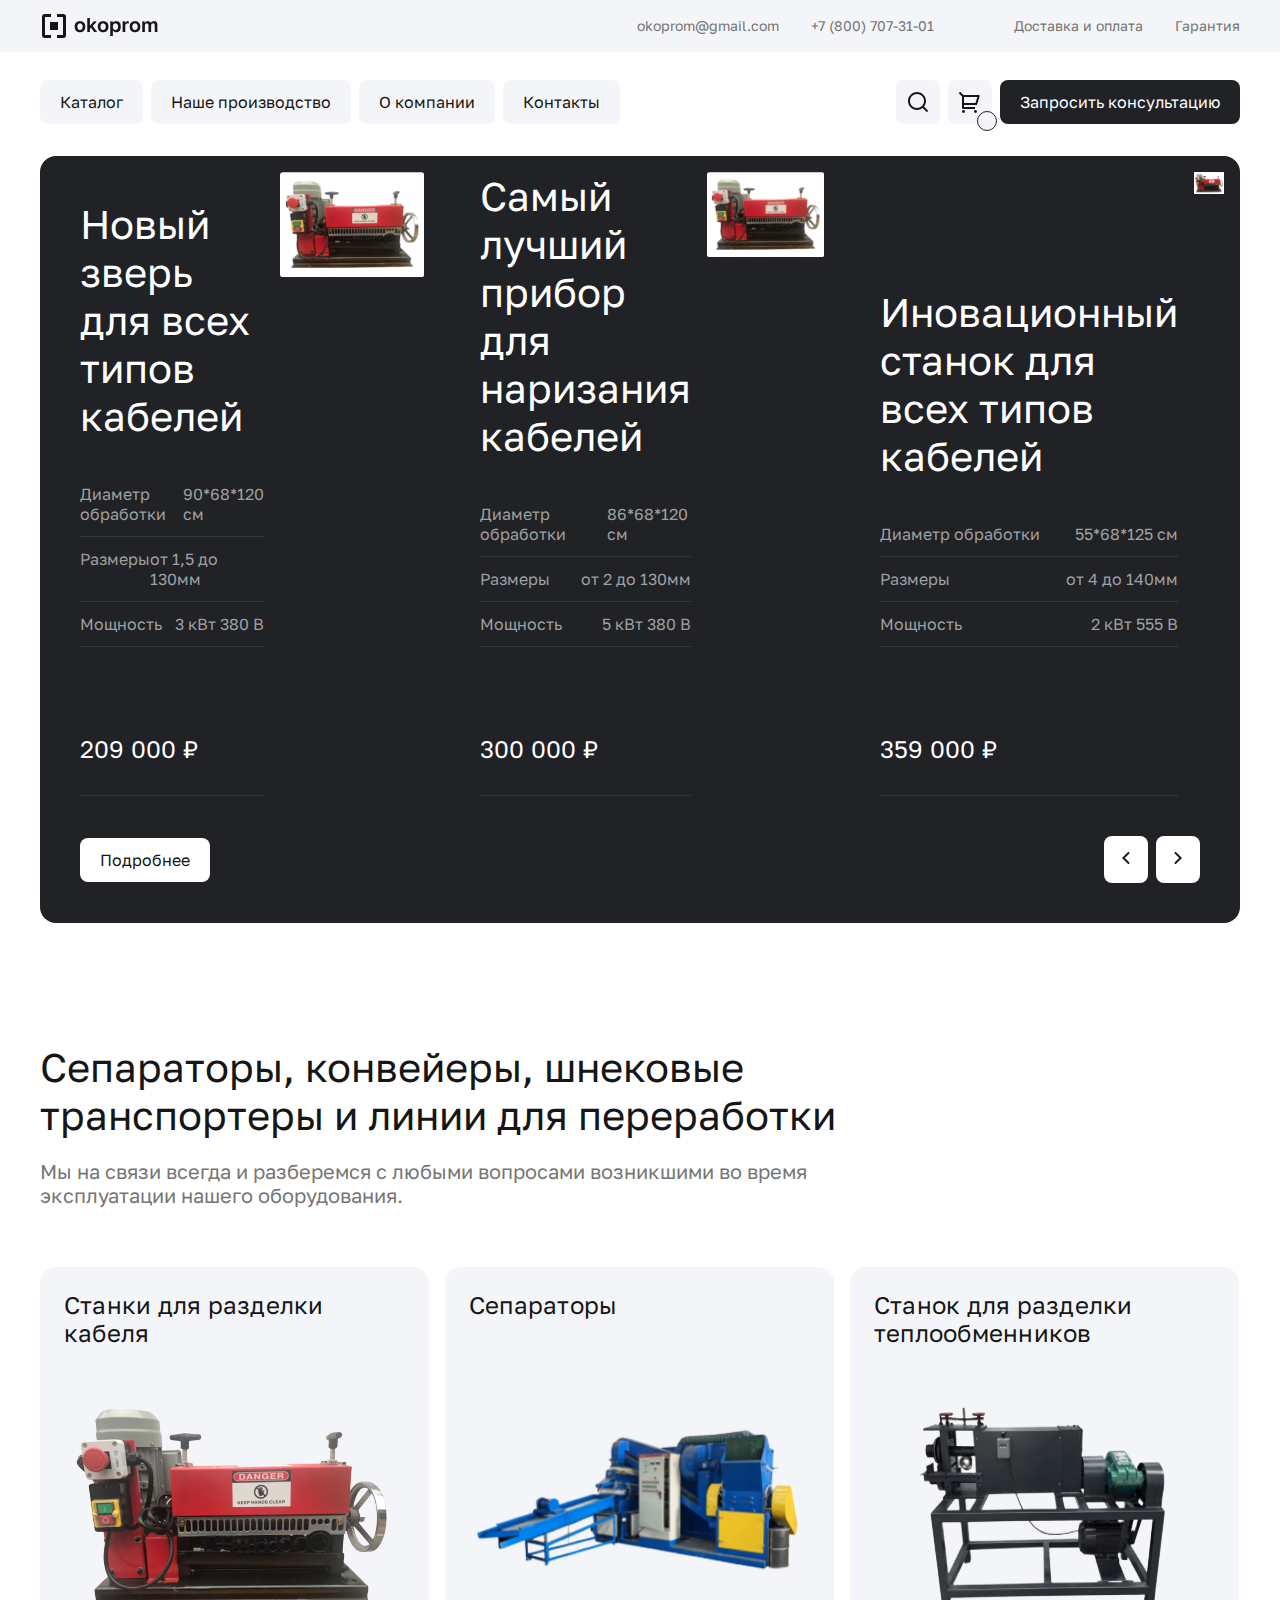
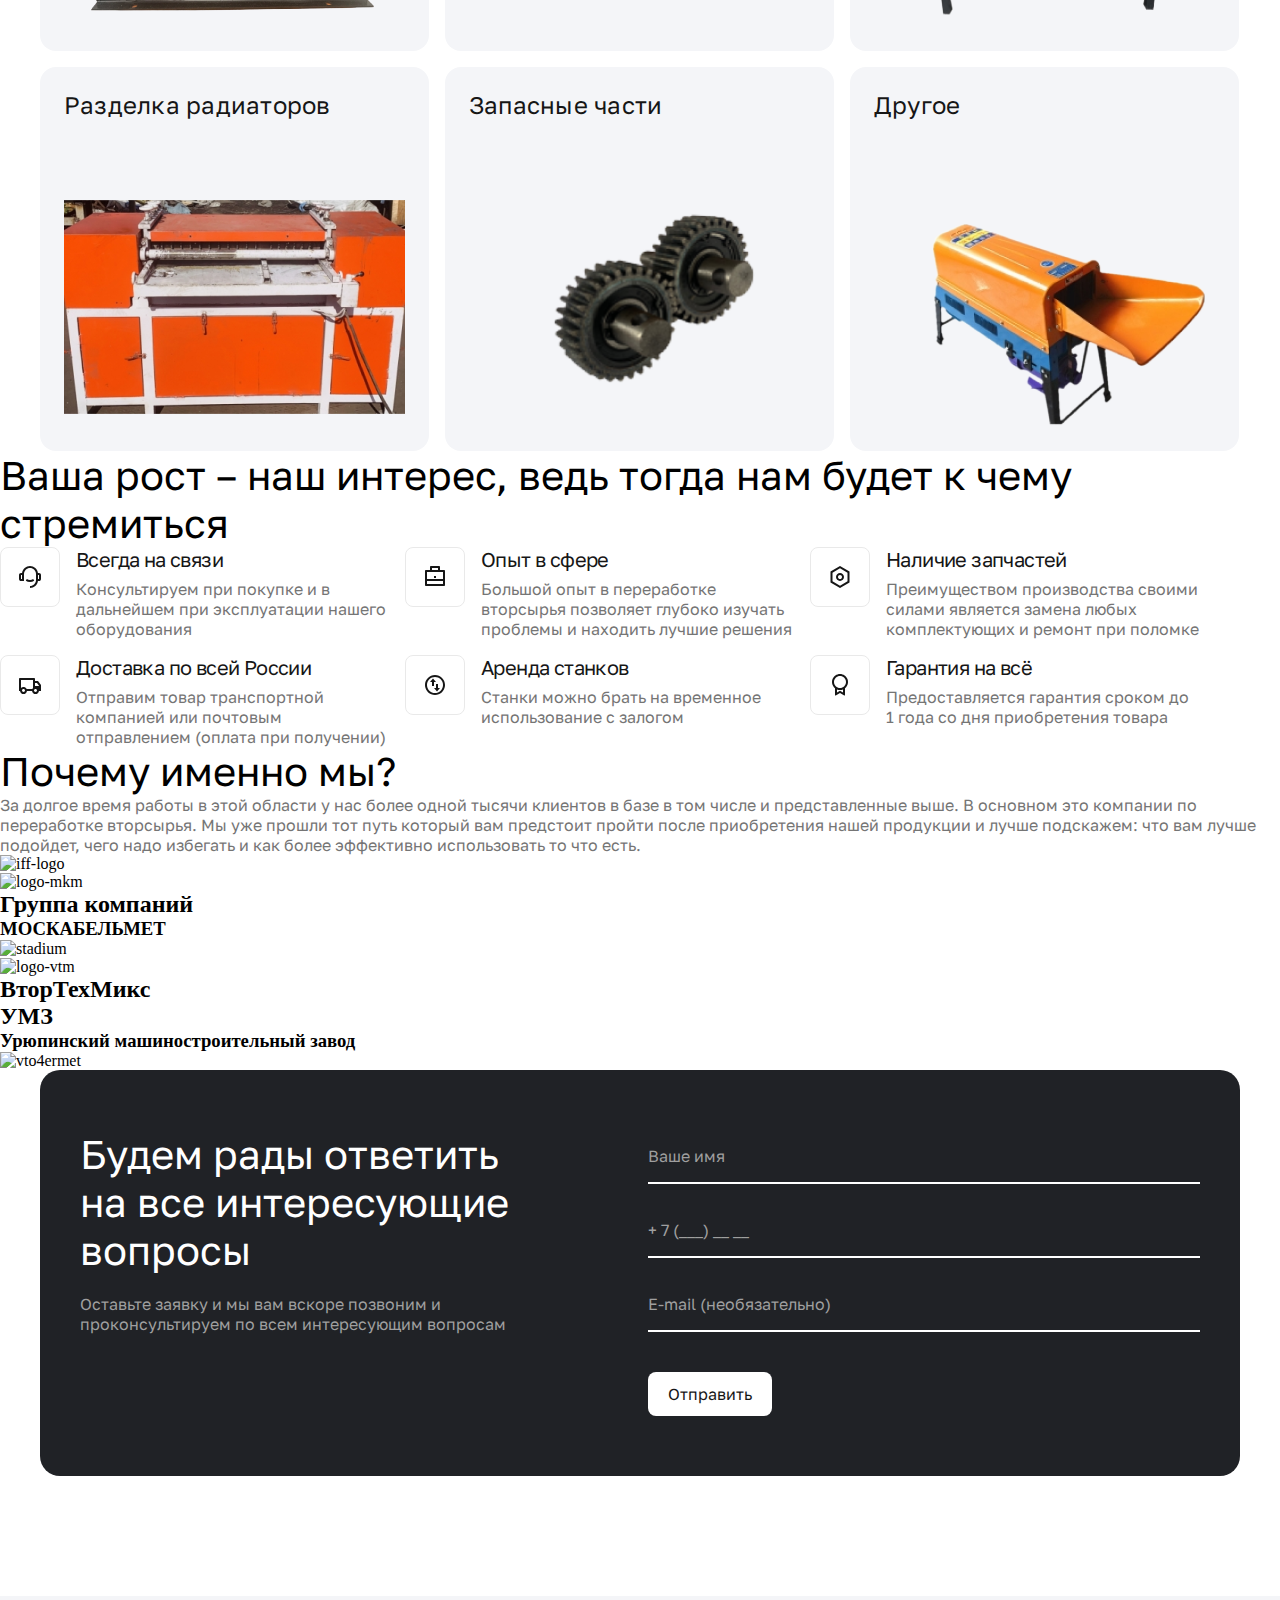
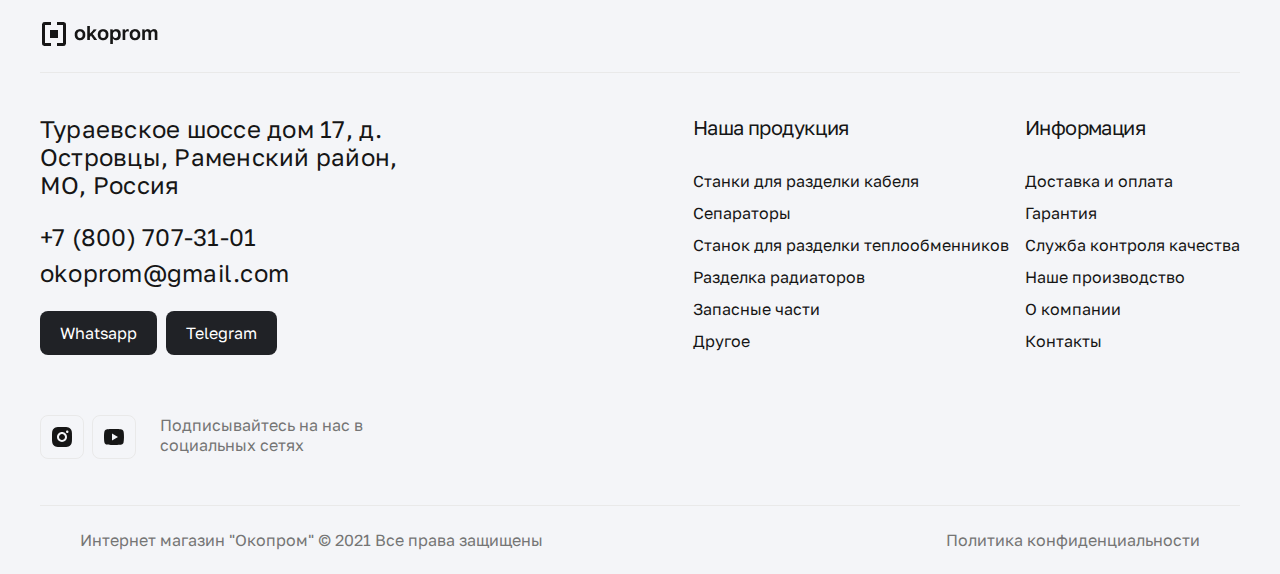
==== index.html @ 120bc8b4 "checked item in cart" ====
<!DOCTYPE html>
<html lang="en">

<head>
  <meta charset="UTF-8" />
  <meta name="viewport" content="width=device-width, initial-scale=1.0" />
  <link rel="stylesheet" href="./styles/main.css" />
  <link rel="stylesheet" href="./styles/style.css" />
  <link rel="preconnect" href="https://fonts.googleapis.com" />
  <link rel="preconnect" href="https://fonts.gstatic.com" crossorigin />
  <link href="https://fonts.googleapis.com/css2?family=Golos+Text&family=Roboto:wght@500&display=swap"
    rel="stylesheet" />
  <title>MainPage</title>
</head>

<body>
  <main>
    <div class="page-width">
      <header>
        <div class="header-top-block">
          <a class="logo" href="./index.html">
            <img src="./img/Logo.png" alt="logo" />
          </a>
          <div class="information">
            <ul>
              <li>okoprom@gmail.com</li>
              <li>+7 (800) 707-31-01</li>
            </ul>
            <ul class="deliver-atc">
              <li>Доставка и оплата</li>
              <li>Гарантия</li>
            </ul>
          </div>
        </div>
        <div class="header-bottom-block">
          <ul class="menu-list">
            <li><button><a href="./Catalog.html">Каталог</a></button></li>
            <li><button><a href="#">Наше производство</a></button></li>
            <li><button><a href="#">О компании</a></button></li>
            <li><button><a href="#">Контакты</a></button></li>
          </ul>
          <ul>
            <li>
              <button class="cart-search-btn searching follow-cursor non-clickable">
                <form class="searching-form">
                  <div class="searching-input">
                    <input placeholder="" type="text" id="search" name="search" class="input-for-seacrh" />
                    <label for="search" class="label-for-search">...</label>
                  </div>
                </form>
                <svg class="search" width="24" height="24" viewBox="0 0 24 24" fill="none"
                  xmlns="http://www.w3.org/2000/svg">
                  <g id="Search" clip-path="url(#clip0_6353_385)">
                    <path id="Vector"
                      d="M18.031 16.617L22.314 20.899L20.899 22.314L16.617 18.031C15.0237 19.3082 13.042 20.0029 11 20C6.032 20 2 15.968 2 11C2 6.032 6.032 2 11 2C15.968 2 20 6.032 20 11C20.0029 13.042 19.3082 15.0237 18.031 16.617ZM16.025 15.875C17.2941 14.5699 18.0029 12.8204 18 11C18 7.132 14.867 4 11 4C7.132 4 4 7.132 4 11C4 14.867 7.132 18 11 18C12.8204 18.0029 14.5699 17.2941 15.875 16.025L16.025 15.875Z"
                      fill="#161616" />
                  </g>
                  <defs>
                    <clipPath id="clip0_6353_385">
                      <rect width="24" height="24" fill="white" />
                    </clipPath>
                  </defs>
                </svg>
              </button>
            </li>
            <li>
              <a href='./cart.html' id="cart" class="cart-search-btn">
                <svg width="24" height="24" viewBox="0 0 24 24" fill="none" xmlns="http://www.w3.org/2000/svg">
                  <g id="Cart" clip-path="url(#clip0_6353_380)">
                    <path id="Vector"
                      d="M3.99984 6.41481L0.756836 3.17281L2.17184 1.75781L5.41384 5.00081H20.6558C20.8117 5.0008 20.9654 5.03723 21.1047 5.10718C21.244 5.17713 21.365 5.27868 21.4581 5.40371C21.5511 5.52874 21.6137 5.6738 21.6407 5.8273C21.6678 5.9808 21.6586 6.1385 21.6138 6.28781L19.2138 14.2878C19.1521 14.4939 19.0255 14.6746 18.853 14.803C18.6804 14.9315 18.471 15.0008 18.2558 15.0008H5.99984V17.0008H16.9998V19.0008H4.99984C4.73462 19.0008 4.48027 18.8955 4.29273 18.7079C4.10519 18.5204 3.99984 18.266 3.99984 18.0008V6.41481ZM5.99984 7.00081V13.0008H17.5118L19.3118 7.00081H5.99984ZM5.49984 23.0008C5.10201 23.0008 4.72048 22.8428 4.43918 22.5615C4.15787 22.2802 3.99984 21.8986 3.99984 21.5008C3.99984 21.103 4.15787 20.7215 4.43918 20.4402C4.72048 20.1588 5.10201 20.0008 5.49984 20.0008C5.89766 20.0008 6.27919 20.1588 6.5605 20.4402C6.8418 20.7215 6.99984 21.103 6.99984 21.5008C6.99984 21.8986 6.8418 22.2802 6.5605 22.5615C6.27919 22.8428 5.89766 23.0008 5.49984 23.0008ZM17.4998 23.0008C17.102 23.0008 16.7205 22.8428 16.4392 22.5615C16.1579 22.2802 15.9998 21.8986 15.9998 21.5008C15.9998 21.103 16.1579 20.7215 16.4392 20.4402C16.7205 20.1588 17.102 20.0008 17.4998 20.0008C17.8977 20.0008 18.2792 20.1588 18.5605 20.4402C18.8418 20.7215 18.9998 21.103 18.9998 21.5008C18.9998 21.8986 18.8418 22.2802 18.5605 22.5615C18.2792 22.8428 17.8977 23.0008 17.4998 23.0008Z"
                      fill="#161616" />
                  </g>
                  <defs>
                    <clipPath id="clip0_6353_380">
                      <rect width="24" height="24" fill="white" />
                    </clipPath>
                  </defs>
                </svg>
                <span id="counter"></span>
              </a>
            </li>
            <li>
              <button class="ask-for-support-inUl">
                Запросить консультацию
              </button>
            </li>
          </ul>
          <button class="ask-for-support">Запросить консультацию</button>
          <svg class="burger" width="44" height="44" viewBox="0 0 44 44" fill="none" xmlns="http://www.w3.org/2000/svg">
            <rect width="44" height="44" rx="8" fill="#F4F5F8" />
            <g clip-path="url(#clip0_6501_4664)">
              <path d="M13 14H31V16H13V14ZM13 21H31V23H13V21ZM13 28H31V30H13V28Z" fill="#161616" />
            </g>
            <defs>
              <clipPath id="clip0_6501_4664">
                <rect width="24" height="24" fill="white" transform="translate(10 10)" />
              </clipPath>
            </defs>
          </svg>
        </div>
      </header>
      <div class="section-1">
        <div class="glide">
          <div class="glide__track" data-glide-el="track">
            <ul class="glide__slides"></ul>
          </div>
          <div class="more-and-arrows-btn">
            <button class="more">Подробнее</button>
            <div class="glide__arrows" data-glide-el="controls">
              <button class="glide__arrow glide__arrow--left" data-glide-dir="<">
                <svg xmlns="http://www.w3.org/2000/svg" width="24" height="24" viewBox="0 0 24 24" fill="none">
                  <g clip-path="url(#clip0_6353_3653)">
                    <path
                      d="M10.828 12.0007L15.778 16.9507L14.364 18.3647L8 12.0007L14.364 5.63672L15.778 7.05072L10.828 12.0007Z"
                      fill="#161616" />
                  </g>
                  <defs>
                    <clipPath id="clip0_6353_3653">
                      <rect width="24" height="24" fill="white" />
                    </clipPath>
                  </defs>
                </svg>
              </button>
              <button class="glide__arrow glide__arrow--right" data-glide-dir=">">
                <svg xmlns="http://www.w3.org/2000/svg" width="24" height="24" viewBox="0 0 24 24" fill="none">
                  <g clip-path="url(#clip0_6353_3648)">
                    <path
                      d="M13.1717 12.0007L8.22168 7.05072L9.63568 5.63672L15.9997 12.0007L9.63568 18.3647L8.22168 16.9507L13.1717 12.0007Z"
                      fill="#161616" />
                  </g>
                  <defs>
                    <clipPath id="clip0_6353_3648">
                      <rect width="24" height="24" fill="white" />
                    </clipPath>
                  </defs>
                </svg>
              </button>
            </div>
          </div>
        </div>
      </div>
      <div class="section-2">
        <div class="text-top">
          <h2 class="main-text">
            Сепараторы, конвейеры, шнековые транспортеры и линии для
            переработки
          </h2>
          <h3 class="discription">
            Мы на связи всегда и разберемся с любыми вопросами возникшими во
            время эксплуатации нашего оборудования.
          </h3>
        </div>
        <div class="product-types-container">
          <div class="product-types-wrap">
            <a href="#" class="product-card">
              <h3 class="name-of-type">Станки для разделки кабеля</h3>
              <img src="./img/machine.png" alt="stanok" />
            </a>
            <a href="#" class="product-card">
              <h3 class="name-of-type">Сепараторы</h3>
              <img src="./img/separetor.png" alt="separator" />
            </a>
            <a href="#" class="product-card">
              <h3 class="name-of-type">
                Станок для разделки теплообменников
              </h3>
              <img src="./img/machine-for-warmexchanges.png" alt="machine-for-warm" />
            </a>
          </div>
          <div class="product-types-wrap">
            <a href="#" class="product-card">
              <h3 class="name-of-type">Разделка радиаторов</h3>
              <img src="./img/for-radiators.png" alt="radiator" />
            </a>
            <a href="#" class="product-card">
              <h3 class="name-of-type">Запасные части</h3>
              <img src="./img/parts.png" alt="parts" />
            </a>
            <a href="#" class="product-card">
              <h3 class="name-of-type">Другое</h3>
              <img src="./img/other.png" alt="others" />
            </a>
          </div>
        </div>
      </div>
      <div class="section-3">
        <h2 class="main-text">
          Ваша рост – наш интерес, ведь тогда нам будет к чему стремиться
        </h2>
        <div class="bonus-blocks">
          <div class="block">
            <svg width="60" height="60" viewBox="0 0 60 60" fill="none" xmlns="http://www.w3.org/2000/svg">
              <rect x="0.5" y="0.5" width="59" height="59" rx="7.5" stroke="#E9E9E9" />
              <g clip-path="url(#clip0_108_3200)">
                <path
                  d="M37.938 26.0009H39C39.5304 26.0009 40.0391 26.2116 40.4142 26.5867C40.7893 26.9617 41 27.4704 41 28.0009V32.0009C41 32.5313 40.7893 33.04 40.4142 33.4151C40.0391 33.7902 39.5304 34.0009 39 34.0009H37.938C37.6942 35.9342 36.7533 37.7121 35.2917 39.0009C33.8302 40.2897 31.9486 41.0008 30 41.0009V39.0009C31.5913 39.0009 33.1174 38.3687 34.2426 37.2435C35.3679 36.1183 36 34.5922 36 33.0009V27.0009C36 25.4096 35.3679 23.8835 34.2426 22.7582C33.1174 21.633 31.5913 21.0009 30 21.0009C28.4087 21.0009 26.8826 21.633 25.7574 22.7582C24.6321 23.8835 24 25.4096 24 27.0009V34.0009H21C20.4696 34.0009 19.9609 33.7902 19.5858 33.4151C19.2107 33.04 19 32.5313 19 32.0009V28.0009C19 27.4704 19.2107 26.9617 19.5858 26.5867C19.9609 26.2116 20.4696 26.0009 21 26.0009H22.062C22.306 24.0678 23.2471 22.2901 24.7086 21.0016C26.1701 19.713 28.0516 19.002 30 19.002C31.9484 19.002 33.8299 19.713 35.2914 21.0016C36.7529 22.2901 37.694 24.0678 37.938 26.0009ZM21 28.0009V32.0009H22V28.0009H21ZM38 28.0009V32.0009H39V28.0009H38ZM25.76 33.7859L26.82 32.0899C27.7731 32.6869 28.8754 33.0027 30 33.0009C31.1246 33.0027 32.2269 32.6869 33.18 32.0899L34.24 33.7859C32.9693 34.582 31.4995 35.0032 30 35.0009C28.5005 35.0032 27.0307 34.582 25.76 33.7859Z"
                  fill="#161616" />
              </g>
              <defs>
                <clipPath id="clip0_108_3200">
                  <rect width="24" height="24" fill="white" transform="translate(18 18)" />
                </clipPath>
              </defs>
            </svg>
            <div class="text-in-block">
              <h2 class="block-name">Всегда на связи</h2>
              <h3 class="bonus-discription">
                Консультируем при покупке и в дальнейшем при эксплуатации
                нашего оборудования
              </h3>
            </div>
          </div>
          <div class="block">
            <svg width="60" height="60" viewBox="0 0 60 60" fill="none" xmlns="http://www.w3.org/2000/svg">
              <rect x="0.5" y="0.5" width="59" height="59" rx="7.5" stroke="#E9E9E9" />
              <g clip-path="url(#clip0_108_3171)">
                <path
                  d="M25 23V20C25 19.7348 25.1054 19.4804 25.2929 19.2929C25.4804 19.1054 25.7348 19 26 19H34C34.2652 19 34.5196 19.1054 34.7071 19.2929C34.8946 19.4804 35 19.7348 35 20V23H39C39.2652 23 39.5196 23.1054 39.7071 23.2929C39.8946 23.4804 40 23.7348 40 24V38C40 38.2652 39.8946 38.5196 39.7071 38.7071C39.5196 38.8946 39.2652 39 39 39H21C20.7348 39 20.4804 38.8946 20.2929 38.7071C20.1054 38.5196 20 38.2652 20 38V24C20 23.7348 20.1054 23.4804 20.2929 23.2929C20.4804 23.1054 20.7348 23 21 23H25ZM22 34V37H38V34H22ZM22 32H38V25H22V32ZM27 21V23H33V21H27ZM29 29H31V31H29V29Z"
                  fill="#161616" />
              </g>
              <defs>
                <clipPath id="clip0_108_3171">
                  <rect width="24" height="24" fill="white" transform="translate(18 18)" />
                </clipPath>
              </defs>
            </svg>
            <div class="text-in-block">
              <h2 class="block-name">Опыт в сфере</h2>
              <h3 class="bonus-discription">
                Большой опыт в переработке вторсырья позволяет глубоко изучать
                проблемы и находить лучшие решения
              </h3>
            </div>
          </div>
          <div class="block">
            <svg width="60" height="60" viewBox="0 0 60 60" fill="none" xmlns="http://www.w3.org/2000/svg">
              <rect x="0.5" y="0.5" width="59" height="59" rx="7.5" stroke="#E9E9E9" />
              <g clip-path="url(#clip0_108_3178)">
                <path
                  d="M30 19L39.5 24.5V35.5L30 41L20.5 35.5V24.5L30 19ZM30 21.311L22.5 25.653V34.347L30 38.689L37.5 34.347V25.653L30 21.311ZM30 34C28.9391 34 27.9217 33.5786 27.1716 32.8284C26.4214 32.0783 26 31.0609 26 30C26 28.9391 26.4214 27.9217 27.1716 27.1716C27.9217 26.4214 28.9391 26 30 26C31.0609 26 32.0783 26.4214 32.8284 27.1716C33.5786 27.9217 34 28.9391 34 30C34 31.0609 33.5786 32.0783 32.8284 32.8284C32.0783 33.5786 31.0609 34 30 34ZM30 32C30.5304 32 31.0391 31.7893 31.4142 31.4142C31.7893 31.0391 32 30.5304 32 30C32 29.4696 31.7893 28.9609 31.4142 28.5858C31.0391 28.2107 30.5304 28 30 28C29.4696 28 28.9609 28.2107 28.5858 28.5858C28.2107 28.9609 28 29.4696 28 30C28 30.5304 28.2107 31.0391 28.5858 31.4142C28.9609 31.7893 29.4696 32 30 32Z"
                  fill="#161616" />
              </g>
              <defs>
                <clipPath id="clip0_108_3178">
                  <rect width="24" height="24" fill="white" transform="translate(18 18)" />
                </clipPath>
              </defs>
            </svg>
            <div class="text-in-block">
              <h2 class="block-name">Наличие запчастей</h2>
              <h3 class="bonus-discription">
                Преимуществом производства своими силами является замена любых
                комплектующих и ремонт при поломке
              </h3>
            </div>
          </div>
          <div class="block">
            <svg width="60" height="60" viewBox="0 0 60 60" fill="none" xmlns="http://www.w3.org/2000/svg">
              <rect x="0.5" y="0.5" width="59" height="59" rx="7.5" stroke="#E9E9E9" />
              <g clip-path="url(#clip0_108_3207)">
                <path
                  d="M26.965 36C26.8461 36.8343 26.4302 37.5977 25.7937 38.1499C25.1571 38.7022 24.3427 39.0063 23.5 39.0063C22.6573 39.0063 21.8429 38.7022 21.2063 38.1499C20.5698 37.5977 20.1539 36.8343 20.035 36H19V24C19 23.7348 19.1054 23.4804 19.2929 23.2929C19.4804 23.1054 19.7348 23 20 23H34C34.2652 23 34.5196 23.1054 34.7071 23.2929C34.8946 23.4804 35 23.7348 35 24V26H38L41 30.056V36H38.965C38.8461 36.8343 38.4302 37.5977 37.7937 38.1499C37.1571 38.7022 36.3427 39.0063 35.5 39.0063C34.6573 39.0063 33.8429 38.7022 33.2063 38.1499C32.5698 37.5977 32.1539 36.8343 32.035 36H26.965ZM33 25H21V33.05C21.3946 32.6472 21.8806 32.3457 22.4168 32.1711C22.9529 31.9966 23.5233 31.9541 24.0794 32.0474C24.6355 32.1407 25.1608 32.3669 25.6106 32.7069C26.0604 33.0469 26.4215 33.4905 26.663 34H32.337C32.505 33.647 32.73 33.326 33 33.05V25ZM35 31H39V30.715L36.992 28H35V31ZM35.5 37C35.898 37 36.2796 36.8419 36.561 36.5605C36.8424 36.2791 37.0005 35.8975 37.0005 35.4995C37.0005 35.1015 36.8424 34.7199 36.561 34.4385C36.2796 34.1571 35.898 33.999 35.5 33.999C35.102 33.999 34.7204 34.1571 34.439 34.4385C34.1576 34.7199 33.9995 35.1015 33.9995 35.4995C33.9995 35.8975 34.1576 36.2791 34.439 36.5605C34.7204 36.8419 35.102 37 35.5 37ZM25 35.5C25 35.303 24.9612 35.108 24.8858 34.926C24.8104 34.744 24.6999 34.5786 24.5607 34.4393C24.4214 34.3001 24.256 34.1896 24.074 34.1142C23.892 34.0388 23.697 34 23.5 34C23.303 34 23.108 34.0388 22.926 34.1142C22.744 34.1896 22.5786 34.3001 22.4393 34.4393C22.3001 34.5786 22.1896 34.744 22.1142 34.926C22.0388 35.108 22 35.303 22 35.5C22 35.8978 22.158 36.2794 22.4393 36.5607C22.7206 36.842 23.1022 37 23.5 37C23.8978 37 24.2794 36.842 24.5607 36.5607C24.842 36.2794 25 35.8978 25 35.5Z"
                  fill="#161616" />
              </g>
              <defs>
                <clipPath id="clip0_108_3207">
                  <rect width="24" height="24" fill="white" transform="translate(18 18)" />
                </clipPath>
              </defs>
            </svg>
            <div class="text-in-block">
              <h2 class="block-name">Доставка по всей России</h2>
              <h3 class="bonus-discription">
                Отправим товар транспортной компанией или почтовым
                отправлением (оплата при получении)
              </h3>
            </div>
          </div>
          <div class="block">
            <svg width="60" height="60" viewBox="0 0 60 60" fill="none" xmlns="http://www.w3.org/2000/svg">
              <rect x="0.5" y="0.5" width="59" height="59" rx="7.5" stroke="#E9E9E9" />
              <g clip-path="url(#clip0_108_3185)">
                <path
                  d="M30 40C24.477 40 20 35.523 20 30C20 24.477 24.477 20 30 20C35.523 20 40 24.477 40 30C40 35.523 35.523 40 30 40ZM30 38C32.1217 38 34.1566 37.1571 35.6569 35.6569C37.1571 34.1566 38 32.1217 38 30C38 27.8783 37.1571 25.8434 35.6569 24.3431C34.1566 22.8429 32.1217 22 30 22C27.8783 22 25.8434 22.8429 24.3431 24.3431C22.8429 25.8434 22 27.8783 22 30C22 32.1217 22.8429 34.1566 24.3431 35.6569C25.8434 37.1571 27.8783 38 30 38ZM25 27L28 23.5L31 27H29V31H27V27H25ZM35 33L32 36.5L29 33H31V29H33V33H35Z"
                  fill="#161616" />
              </g>
              <defs>
                <clipPath id="clip0_108_3185">
                  <rect width="24" height="24" fill="white" transform="translate(18 18)" />
                </clipPath>
              </defs>
            </svg>
            <div class="text-in-block">
              <h2 class="block-name">Аренда станков</h2>
              <h3 class="bonus-discription">
                Станки можно брать на временное использование с залогом
              </h3>
            </div>
          </div>
          <div class="block">
            <svg width="60" height="60" viewBox="0 0 60 60" fill="none" xmlns="http://www.w3.org/2000/svg">
              <rect x="0.5" y="0.5" width="59" height="59" rx="7.5" stroke="#E9E9E9" />
              <g clip-path="url(#clip0_108_3192)">
                <path
                  d="M35 33.246V40.118C35 40.2064 34.9766 40.2933 34.932 40.3697C34.8875 40.4462 34.8235 40.5094 34.7465 40.5531C34.6696 40.5967 34.5824 40.6191 34.4939 40.618C34.4055 40.6169 34.3189 40.5924 34.243 40.547L30 38.001L25.757 40.547C25.681 40.5925 25.5944 40.617 25.5058 40.618C25.4173 40.6191 25.33 40.5965 25.253 40.5528C25.176 40.5091 25.112 40.4457 25.0676 40.3691C25.0231 40.2925 24.9998 40.2055 25 40.117V33.247C23.7061 32.211 22.766 30.7988 22.3095 29.2055C21.8529 27.6121 21.9026 25.9163 22.4515 24.3524C23.0004 22.7885 24.0216 21.4337 25.3738 20.4752C26.726 19.5168 28.3425 19.002 30 19.002C31.6575 19.002 33.274 19.5168 34.6262 20.4752C35.9784 21.4337 36.9996 22.7885 37.5485 24.3524C38.0974 25.9163 38.1471 27.6121 37.6905 29.2055C37.234 30.7988 36.2939 32.211 35 33.247V33.246ZM27 34.419V37.469L30 35.669L33 37.469V34.419C32.0468 34.8044 31.0282 35.0021 30 35.001C28.9718 35.0021 27.9532 34.8044 27 34.419ZM30 33.001C31.5913 33.001 33.1174 32.3688 34.2426 31.2436C35.3679 30.1184 36 28.5922 36 27.001C36 25.4097 35.3679 23.8835 34.2426 22.7583C33.1174 21.6331 31.5913 21.001 30 21.001C28.4087 21.001 26.8826 21.6331 25.7574 22.7583C24.6321 23.8835 24 25.4097 24 27.001C24 28.5922 24.6321 30.1184 25.7574 31.2436C26.8826 32.3688 28.4087 33.001 30 33.001Z"
                  fill="#161616" />
              </g>
              <defs>
                <clipPath id="clip0_108_3192">
                  <rect width="24" height="24" fill="white" transform="translate(18 18)" />
                </clipPath>
              </defs>
            </svg>
            <div class="text-in-block">
              <h2 class="block-name">Гарантия на всё</h2>
              <h3 class="bonus-discription">
                Предоставляется гарантия сроком до 1 года со дня приобретения
                товара
              </h3>
            </div>
          </div>
        </div>
      </div>
      <div class="section-4">
        <div class="our-clients-container">
          <div class="why-we">
            <h2 class="main-text">Почему именно мы?</h2>
            <p class="discription">
              За долгое время работы в этой области у нас более одной тысячи
              клиентов в базе в том числе и представленные выше. В основном
              это компании по переработке вторсырья. Мы уже прошли тот путь
              который вам предстоит пройти после приобретения нашей продукции
              и лучше подскажем: что вам лучше подойдет, чего надо избегать и
              как более эффективно использовать то что есть.
            </p>
          </div>
          <div class="our-clients-blocks">
            <div class="our-client-block iff">
              <img src="./img/iff-logo.png" alt="iff-logo" />
            </div>
            <div class="our-client-block withtxt">
              <img src="./img/logo-mkm.png" alt="logo-mkm" />
              <h2 class="company-group">Группа компаний</h2>
              <h3 class="company-name">МОСКАБЕЛЬМЕТ</h3>
            </div>
            <div class="our-client-block stadium">
              <img src="./img/stadium-logo.png" alt="stadium" />
            </div>
            <div class="our-client-block vtm">
              <img src="./img/Logo-VTM-1-_1_ 2.png" alt="logo-vtm" />
              <h2 class="company-name">ВторТехМикс</h2>
            </div>
            <div class="our-client-block onlytxt">
              <h2 class="company-name">УМЗ</h2>
              <h3 class="company-discription">
                Урюпинский машиностроительный завод
              </h3>
            </div>
            <div class="our-client-block vtor4ment">
              <img src="./img/vto4ermet.png" alt="vto4ermet" />
            </div>
          </div>
        </div>
      </div>
      <div class="form">
        <div class="send-message-container">
          <div class="send-message-text">
            <h2 class="main-text">
              Будем рады ответить на все интересующие вопросы
            </h2>
            <h3 class="discription">
              Оставьте заявку и мы вам вскоре позвоним и проконсультируем по
              всем интересующим вопросам
            </h3>
          </div>
          <form class="send-message-form" onsubmit="return checkingForm(event)">
            <div class="form-field-wrap">
              <input placeholder="" type="text" id="name" name="name" class="send-message-input" />
              <label class="send-message-label" for="name">Ваше имя</label>
            </div>
            <div class="form-field-wrap phone">
              <input placeholder="+ 7 (___) __ __" max-length="16" type="tel" id="number" name="number"
                class="send-message-input" />
              <label class="send-message-label" for="number"></label>
            </div>
            <div class="form-field-wrap">
              <input placeholder="" type="email" id="email" name="email" class="send-message-input" />
              <label class="send-message-label" for="email">E-mail (необязательно)</label>
            </div>
            <button type="submit" onclick="showConfeti()">Отправить</button>
          </form>
        </div>
      </div>
      <footer>
        <div class="logo">
          <img src="./img/Logo.png" alt="okprom" />
        </div>
        <div class="information-container">
          <div class="left-block-with-info">
            <h2 class="adress-number-email">
              Тураевское шоссе дом 17, д. Островцы, Раменский район, МО,
              Россия
            </h2>
            <h3 class="adress-number-email number">+7 (800) 707-31-01</h3>
            <h4 class="adress-number-email">okoprom@gmail.com</h4>
            <div class="social-media-btn">
              <button>Whatsapp</button>
              <button>Telegram</button>
            </div>
            <div class="subscribe-on-our-social">
              <a href="#">
                <svg width="44" height="44" viewBox="0 0 44 44" fill="none" xmlns="http://www.w3.org/2000/svg">
                  <rect x="0.5" y="0.5" width="43" height="43" rx="7.5" stroke="#E9E9E9" />
                  <g clip-path="url(#clip0_6475_3570)">
                    <path
                      d="M22 12C24.717 12 25.056 12.01 26.122 12.06C27.187 12.11 27.912 12.277 28.55 12.525C29.21 12.779 29.766 13.123 30.322 13.678C30.8305 14.1779 31.224 14.7826 31.475 15.45C31.722 16.087 31.89 16.813 31.94 17.878C31.987 18.944 32 19.283 32 22C32 24.717 31.99 25.056 31.94 26.122C31.89 27.187 31.722 27.912 31.475 28.55C31.2247 29.2178 30.8311 29.8226 30.322 30.322C29.822 30.8303 29.2173 31.2238 28.55 31.475C27.913 31.722 27.187 31.89 26.122 31.94C25.056 31.987 24.717 32 22 32C19.283 32 18.944 31.99 17.878 31.94C16.813 31.89 16.088 31.722 15.45 31.475C14.7823 31.2245 14.1775 30.8309 13.678 30.322C13.1694 29.8222 12.7759 29.2175 12.525 28.55C12.277 27.913 12.11 27.187 12.06 26.122C12.013 25.056 12 24.717 12 22C12 19.283 12.01 18.944 12.06 17.878C12.11 16.812 12.277 16.088 12.525 15.45C12.7752 14.7822 13.1688 14.1773 13.678 13.678C14.1777 13.1692 14.7824 12.7757 15.45 12.525C16.088 12.277 16.812 12.11 17.878 12.06C18.944 12.013 19.283 12 22 12ZM22 17C20.6739 17 19.4021 17.5268 18.4645 18.4645C17.5268 19.4021 17 20.6739 17 22C17 23.3261 17.5268 24.5979 18.4645 25.5355C19.4021 26.4732 20.6739 27 22 27C23.3261 27 24.5979 26.4732 25.5355 25.5355C26.4732 24.5979 27 23.3261 27 22C27 20.6739 26.4732 19.4021 25.5355 18.4645C24.5979 17.5268 23.3261 17 22 17ZM28.5 16.75C28.5 16.4185 28.3683 16.1005 28.1339 15.8661C27.8995 15.6317 27.5815 15.5 27.25 15.5C26.9185 15.5 26.6005 15.6317 26.3661 15.8661C26.1317 16.1005 26 16.4185 26 16.75C26 17.0815 26.1317 17.3995 26.3661 17.6339C26.6005 17.8683 26.9185 18 27.25 18C27.5815 18 27.8995 17.8683 28.1339 17.6339C28.3683 17.3995 28.5 17.0815 28.5 16.75ZM22 19C22.7956 19 23.5587 19.3161 24.1213 19.8787C24.6839 20.4413 25 21.2044 25 22C25 22.7956 24.6839 23.5587 24.1213 24.1213C23.5587 24.6839 22.7956 25 22 25C21.2044 25 20.4413 24.6839 19.8787 24.1213C19.3161 23.5587 19 22.7956 19 22C19 21.2044 19.3161 20.4413 19.8787 19.8787C20.4413 19.3161 21.2044 19 22 19Z"
                      fill="#161616" />
                  </g>
                  <defs>
                    <clipPath id="clip0_6475_3570">
                      <rect width="24" height="24" fill="white" transform="translate(10 10)" />
                    </clipPath>
                  </defs>
                </svg>
              </a>
              <a href="#">
                <svg width="44" height="44" viewBox="0 0 44 44" fill="none" xmlns="http://www.w3.org/2000/svg">
                  <rect x="0.5" y="0.5" width="43" height="43" rx="7.5" stroke="#E9E9E9" />
                  <g clip-path="url(#clip0_0_32)">
                    <path
                      d="M31.543 16.498C32 18.28 32 22 32 22C32 22 32 25.72 31.543 27.502C31.289 28.487 30.546 29.262 29.605 29.524C27.896 30 22 30 22 30C22 30 16.107 30 14.395 29.524C13.45 29.258 12.708 28.484 12.457 27.502C12 25.72 12 22 12 22C12 22 12 18.28 12.457 16.498C12.711 15.513 13.454 14.738 14.395 14.476C16.107 14 22 14 22 14C22 14 27.896 14 29.605 14.476C30.55 14.742 31.292 15.516 31.543 16.498ZM20 25.5L26 22L20 18.5V25.5Z"
                      fill="#161616" />
                  </g>
                  <defs>
                    <clipPath id="clip0_0_32">
                      <rect width="24" height="24" fill="white" transform="translate(10 10)" />
                    </clipPath>
                  </defs>
                </svg>
              </a>
              <h2 class="discription">Подписывайтесь на нас в социальных сетях</h2>
            </div>
          </div>
          <div class="right-block-with-info">
            <ul>
              <li class="product-and-info main">Наша продукция</li>
              <li class="product-and-info">Станки для разделки кабеля</li>
              <li class="product-and-info">Сепараторы</li>
              <li class="product-and-info">Станок для разделки теплообменников</li>
              <li class="product-and-info">Разделка радиаторов</li>
              <li class="product-and-info">Запасные части</li>
              <li class="product-and-info">Другое</li>
            </ul>
            <ul>
              <li class="product-and-info main">Информация</li>
              <li class="product-and-info">Доставка и оплата</li>
              <li class="product-and-info">Гарантия</li>
              <li class="product-and-info">Служба контроля качества</li>
              <li class="product-and-info">Наше производство</li>
              <li class="product-and-info">О компании</li>
              <li class="product-and-info">Контакты</li>
            </ul>
          </div>
        </div>
        <div class="copyright-info">
          <h3 class="discription">Интернет магазин "Окопром" © 2021 Все права защищены</h3>
          <h4 class="discription">Политика конфиденциальности</h4>
        </div>
      </footer>
    </div>
  </main>
  <script src="https://cdn.jsdelivr.net/npm/@glidejs/glide"></script>
  <script src="https://cdn.jsdelivr.net/npm/canvas-confetti@1.9.0/dist/confetti.browser.min.js"></script>

  <script type="module" src="./js/generateSlides.js"></script>

  <script>
    const counter = document.querySelector("#counter");
    counter.textContent = JSON.parse(localStorage.getItem("cart")).length || 0
  </script>

  <script src="./js/showSearchingInput.js"></script>
  <script src="./js/sendMessageForm.js"></script>
</body>

</html>
---- styles/main.css ----
:root {
    --font-Golos: 'Golos Text', sans-serif;
    --font-Roboto: 'Roboto', sans-serif;
    --text-black: #161616;
    --text-white: #FFF;
    --text-gray-light-bg: #757575;
    --text-gray-dark-bg: #9F9F9F;
    --background-black: #202226;
    --background-gray: #F4F5F8;
    --border-or-devider-light-bg: #E9E9E9;
    --border-or-devider-dark-bg: #36383C;
    --tags-red: #D21924;
    --tags-blue: #2949B5;
    --tags-green: #308D77;
}

* {
    box-sizing: border-box;
    margin: 0;
    padding: 0;
}

img {
    display: block;
    max-width: 100%;
}

.page-width {
    max-width: 1280px;
    margin: auto;
}

.main-text {
    font-family: var(--font-Golos);
    font-size: 40px;
    font-style: normal;
    font-weight: 400;
    line-height: 48px;
}

.discription {
    color: var(--text-gray-light-bg);
    font-family: var(--font-Golos);
    font-size: 16px;
    font-style: normal;
    font-weight: 400;
    line-height: 20px;
}

/* header start */
header .header-top-block {
    padding: 12px 40px;
    background-color: var(--background-gray);
    display: flex;
    align-items: center;
    justify-content: space-between;
    margin-bottom: 28px;
}

.header-top-block .logo {
    cursor: pointer;
    text-decoration: none;
}

.header-top-block .information {
    display: flex;
    align-items: center;
    gap: 80px;
}

.information ul {
    display: flex;
    gap: 32px;
    align-items: center;
    list-style: none;
}

.information ul li {
    color: var(--text-gray-light-bg);
    font-family: var(--font-Golos);
    font-size: 14px;
    font-style: normal;
    font-weight: 400;
    line-height: 16px;
}

header .header-bottom-block {
    display: flex;
    justify-content: space-between;
    padding-inline: 40px;
    margin-bottom: 32px;
}

.header-bottom-block ul {
    display: flex;
    gap: 8px;
    list-style: none;
    align-items: center;
}

.header-bottom-block button {
    padding: 12px 20px;
    background-color: var(--background-gray);
    border-radius: 8px;
    cursor: pointer;
    border: none;
}

.header-bottom-block button a {
    text-decoration: none;
    color: var(--text-black);
    font-family: var(--font-Golos);
    font-size: 16px;
    font-style: normal;
    font-weight: 400;
    line-height: 20px;


}

.header-bottom-block ul .cart-search-btn {
    padding: 10px;
    display: flex;
    align-items: center;
    position: relative;
}

.header-bottom-block ul .cart-search-btn.searching {
    padding: 0px;
    outline: none;
}
.header-bottom-block ul li #cart{
    padding: 10px;
    background-color: var(--background-gray);
    border-radius: 8px;
    cursor: pointer;
    border: none;
}
.cart-search-btn .search {
    z-index: 4;
    background-color: var(--background-gray);
    border-radius: 8px;
    margin: 10px;
}

.cart-search-btn form {
    position: absolute;
    right: 4px;
}

.cart-search-btn form .searching-input {
    position: relative;
}

.searching-input .input-for-seacrh {
    padding: 12px 20px;
    background-color: var(--background-gray);
    border-radius: 8px;
    cursor: pointer;
    border: none;
    min-height: 44px;
    width: 0px;
    transition: width 0.7s ease-in-out;
    z-index: 3;
    pointer-events: none;
    color: var(--text-black);
    font-family: var(--font-Golos);
    font-size: 16px;
    font-style: normal;
    font-weight: 400;
    line-height: 20px;
}

.searching-input .input-for-seacrh:active,
.searching-input .input-for-seacrh:focus {
    outline: none;
}

.searching-input .input-for-seacrh:active+.label-for-search,
.searching-input .input-for-seacrh:focus+.label-for-search,
.searching-input .input-for-seacrh:not(:placeholder-shown)+.label-for-search {
    display: none;
}

.searching-input .label-for-search {
    position: absolute;
    left: 20px;
    top: 12px;
}

.header-bottom-block .ask-for-support,
.ask-for-support-inUl {
    background-color: var(--background-black) !important;
    color: var(--text-white) !important;
    font-family: var(--font-Golos);
    font-size: 16px;
    font-style: normal;
    font-weight: 400;
    line-height: 20px;
    /* 125% */
}

#counter {
    background-color: var(--background-gray);
    border: 1px solid var(--background-black);
    width: 20px;
    height: 20px;
    border-radius: 50%;
    position: absolute;
    right: -5px;
    bottom: -7px;
    display: flex;
    align-items: center;
    justify-content: center;
    color: var(--text-black);
    font-family: var(--font-Golos);
    font-size: 13px;
    font-style: normal;
    font-weight: 400;
    line-height: 13px;
}

.follow-cursor {
    position: absolute;
    transition: transform 0.1s ease;
}

/* header end */
/* bonus block */
.bonus-blocks {
    display: flex;
    flex-wrap: wrap;
    gap: 16px;
}

.bonus-blocks svg {
    flex-shrink: 0;
}

.bonus-blocks .block {
    display: flex;
    gap: 16px;
    max-width: 389px;
}

.block .text-in-block {
    text-align: left;
}

.text-in-block .block-name {
    color: var(--text-black);

    font-family: var(--font-Golos);
    font-size: 20px;
    font-style: normal;
    font-weight: 400;
    line-height: 24px;
    letter-spacing: -0.6px;
    margin-bottom: 8px;
}

.text-in-block .bonus-discription {
    color: var(--text-gray-light-bg);

    font-family: var(--font-Golos);
    font-size: 16px;
    font-style: normal;
    font-weight: 400;
    line-height: 20px;
}

/* bonus block */
/* form */
.form {
    padding-inline: 40px;
    margin-bottom: 120px;
}

.form .send-message-container {
    display: flex;
    justify-content: space-between;
    border-radius: 20px;
    background-color: var(--background-black);
    padding: 60px 40px;
    gap: clamp(16px, 10vw, 117px)
}

.send-message-container .send-message-text {
    max-width: 451px;
}

.send-message-text .main-text {
    color: var(--text-white);
    margin-bottom: 20px;

}

.send-message-text .discription {
    color: var(--text-gray-dark-bg);

    font-family: var(--font-Golos);
    font-size: 16px;
    font-style: normal;
    font-weight: 400;
    line-height: 20px;
}

.send-message-container .send-message-form {
    width: 100%;
}

.send-message-form .form-field-wrap {
    position: relative;
    margin-bottom: 20px;
    width: 100%;
}

.send-message-form .form-field-wrap:last-of-type {
    margin-bottom: 40px;
}

.form-field-wrap .send-message-input {
    padding-block: 16px;
    background: unset;
    border: none;
    border-bottom: 2px solid var(--text-white);
    width: 100%;

    color: var(--text-gray-dark-bg);
    font-family: var(--font-Golos);
    font-size: 16px;
    font-style: normal;
    font-weight: 400;
    line-height: 20px;
}

.send-message-input::placeholder {
    color: var(--text-gray-dark-bg);
    font-family: var(--font-Golos);
    font-size: 16px;
    font-style: normal;
    font-weight: 400;
    line-height: 20px;
}

.form-field-wrap .send-message-input:active,
.form-field-wrap .send-message-input:focus {
    outline: none;
}

.form-field-wrap .send-message-input:active+.send-message-label,
.form-field-wrap .send-message-input:focus+.send-message-label,
.form-field-wrap .send-message-input:not(:placeholder-shown)+.send-message-label {
    display: none;
}

.form-field-wrap .send-message-label {
    position: absolute;
    top: 16px;
    left: 0;

    color: var(--text-gray-dark-bg);
    font-family: var(--font-Golos);
    font-size: 16px;
    font-style: normal;
    font-weight: 400;
    line-height: 20px;
    pointer-events: none;
}

.send-message-form button {
    padding: 12px 20px;
    background-color: var(--text-white);
    border: none;
    border-radius: 8px;


    color: var(--text-black);
    font-family: var(--font-Golos);
    font-size: 16px;
    font-style: normal;
    font-weight: 400;
    line-height: 20px;
    cursor: pointer;
}

input:-webkit-autofill,
input:-webkit-autofill:hover,
input:-webkit-autofill:focus {
    border-bottom: 1px solid var(--text-white);
    -webkit-text-fill-color: var(--text-gray-dark-bg);
    -webkit-box-shadow: 0 0 0px 1000px var(--background-black) inset;
}

.input-for-seacrh:-webkit-autofill,
.input-for-seacrh:-webkit-autofill:hover,
.input-for-seacrh:-webkit-autofill:focus {
    -webkit-box-shadow: 0 0 0px 1000px var(--background-gray) inset;
    -webkit-text-fill-color: var(--text-black);
}

/* form */
/* footer start */
footer {
    background-color: var(--background-gray);
    padding-inline: 40px;
}

footer .logo {
    width: 100%;
    border-bottom: 1px solid var(--border-or-devider-light-bg);
    padding-block: 24px;
}

.logo img {
    margin-right: auto;
}

footer .information-container {
    display: flex;
    justify-content: space-between;
    padding-block: 42px;
    border-bottom: 1px solid var(--border-or-devider-light-bg);
}

.information-container .left-block-with-info {
    max-width: 389px;
}

.left-block-with-info .adress-number-email {
    color: var(--text-black);
    font-feature-settings: 'liga' off;
    font-family: var(--font-Golos);
    font-size: 24px;
    font-style: normal;
    font-weight: 400;
    line-height: 28px;
    letter-spacing: 0.24px;
    margin-bottom: 24px;
    text-align: left;
}

.adress-number-email.number {
    margin-bottom: 8px;
}

.left-block-with-info .social-media-btn {
    display: flex;
    gap: 9px;
    margin-bottom: 60px;
}

.social-media-btn button {
    padding: 12px 20px;
    background-color: var(--background-black);
    border-radius: 8px;
    border: none;
    color: var(--text-white);

    font-family: var(--font-Golos);
    font-size: 16px;
    font-style: normal;
    font-weight: 400;
    line-height: 20px;
    cursor: pointer;
}

.left-block-with-info .subscribe-on-our-social {
    display: flex;
}

.subscribe-on-our-social a:not(:last-of-type) {
    text-decoration: none;
    cursor: pointer;
    margin-right: 8px;
}

.subscribe-on-our-social .discription {
    color: var(--text-gray-light-bg);
    text-align: left;
    margin-left: 24px;
}

.information-container .right-block-with-info {
    display: flex;
    gap: 16px;
}

.right-block-with-info ul {
    list-style: none;
}

ul .product-and-info {
    color: var(--text-black);
    font-family: var(--font-Golos);
    font-size: 16px;
    font-style: normal;
    font-weight: 400;
    line-height: 20px;
    margin-bottom: 12px;
}

ul .product-and-info:last-child {
    margin-bottom: 0px;
}

ul .product-and-info.main {
    font-size: 20px;
    line-height: 24px;
    letter-spacing: -0.6px;
    margin-bottom: 32px;
}

footer .copyright-info {
    display: flex;
    padding: 24px 40px;
    justify-content: space-between;
}

.burger {
    display: none;
}

.header-bottom-block .ask-for-support {
    display: none;
}

/* footer end */

@media(max-width:1024px) {
    header .header-bottom-block {
        flex-wrap: wrap;
        row-gap: 8px;
    }

    .ask-for-support-inUl {
        display: none;
    }

    .header-bottom-block .ask-for-support {
        display: block;
    }
}

@media(max-width:768px) {
    .information ul {
        flex-direction: column;
        gap: 12px;
        align-items: flex-start;
    }

    header .header-bottom-block {
        justify-content: unset;
        gap: 8px;
    }

    footer .information-container {
        flex-direction: column;
        row-gap: 62px;
    }

    .left-block-with-info .social-media-btn {
        margin-bottom: 32px;
    }

    .bonus-blocks {
        justify-content: center;
    }

    .form .send-message-container {
        flex-direction: column;
        padding-inline: 16px;
    }
}

@media(max-width:700px) {
    .main-text {
        font-family: var(--font-Golos);
        font-size: 24px;
        font-style: normal;
        font-weight: 400;
        line-height: 28px;
    }

    .discription {
        font-family: var(--font-Golos);
        font-size: 14px;
        font-style: normal;
        font-weight: 400;
        line-height: 16px;
    }

    .header-bottom-block ul.menu-list {
        display: none;

    }

    .information ul.deliver-atc {
        display: none;
    }

    header .header-bottom-block {
        justify-content: space-between;
        padding-inline: 16px
    }
}

@media(max-width:500px) {
    .form {
        padding-inline: 16px !important;
    }

    header .header-top-block {
        padding-inline: 16px;
    }

    .header-bottom-block .ask-for-support {
        display: none;
    }

    .burger {
        display: block;
    }

    footer {
        padding-inline: 16px;
    }

    .information-container .right-block-with-info {
        flex-direction: column;
        gap: 52px;
    }

    .information-container .right-block-with-info {
        flex-direction: column;
        padding-inline: 0;
        gap: 8px;
    }

    .bonus-blocks .block {
        max-width: unset !important;
    }

    footer .copyright-info {
        flex-direction: column;
        padding-inline: 0px;
        gap: 8px;
    }
}
---- styles/style.css ----
/* section 1 start */
.section-1 {
    padding-inline: 40px;
    margin-bottom: 120px;
}

.section-1 .glide {
    padding-block: 16px 40px;
    border-radius: 16px;
    background-color: var(--background-black);
    overflow: hidden;
}

.glide .glide__slides {
    display: flex;
}

.glide__slide {
    display: flex;
    padding-inline: 40px 16px;
    gap: 16px;
    margin-bottom: 40px;
}

.glide__slide .card-left-block {
    padding-bottom: 32px;
    border-bottom: 1px solid #36383C;
    max-width: 552px;
    display: flex;
    flex-direction: column;
    justify-content: flex-end;
}

.card-left-block .main-text {
    color: var(--text-white);
    margin-bottom: 32px;
}

.card-left-block ul {
    list-style: none;
    margin-bottom: 88px;
    max-width: 451px;
    margin-right: auto;
    width: 100%;
}

.card-left-block ul li {
    display: flex;
    justify-content: space-between;
    padding-block: 12px;
    border-bottom: 1px solid #36383C;
}

.card-left-block ul li .discription-for-product,
.card-left-block ul li .discription-for-product-numbers {
    color: var(--text-gray-dark-bg);

    font-family: var(--font-Golos);
    font-size: 16px;
    font-style: normal;
    font-weight: 400;
    line-height: 20px;
}

.card-left-block .price {
    color: var(--text-white);

    font-feature-settings: 'liga' off;
    font-family: var(--font-Golos);
    font-size: 24px;
    font-style: normal;
    font-weight: 400;
    line-height: 28px;
    letter-spacing: 0.24px;
}

.glide__slide .card-left-img {
    flex-grow: 1;
}

.card-left-img img {
    width: 100%;
}

.glide .more-and-arrows-btn {
    display: flex;
    justify-content: space-between;
    padding-inline: 40px;
    align-items: center;
}

.more-and-arrows-btn .more {
    padding: 12px 20px;
    color: var(--text-black);
    font-family: var(--font-Golos);
    font-size: 16px;
    font-style: normal;
    font-weight: 400;
    line-height: 20px;
}

.more-and-arrows-btn button {
    padding: 10px;
    border-radius: 8px;
    background: var(--text-white);
    border: unset;
    cursor: pointer;
}

.more-and-arrows-btn .glide__arrows {
    display: flex;
    align-items: center;
    gap: 8px;
}

/* section 1 end */
/* section 2 start */
.section-2 {
    padding-inline: 40px;
}

.section-2 .text-top {
    text-align: left;
    max-width: 852px;
    margin-right: auto;
}

.text-top .main-text {
    margin-bottom: 20px;
    color: var(--text-black);
}

.text-top .discription {
    color: var(--text-gray-light-bg);
    font-family: var(--font-Golos);
    font-size: 20px;
    font-style: normal;
    font-weight: 400;
    line-height: 24px;
    margin-bottom: 60px;
}

.product-types-container .product-types-wrap {
    display: flex;
    gap: 16px;
}

.product-types-container .product-types-wrap:not(:last-of-type) {
    margin-bottom: 16px;
}

.product-types-wrap .product-card {
    display: flex;
    flex-direction: column;
    justify-content: space-between;

    padding: 24px;
    max-width: 389px;
    border-radius: 16px;
    background-color: var(--background-gray);
    text-decoration: none;
    min-height: 384px;
    cursor: pointer;
}

.product-card .name-of-type {
    color: var(--text-black);
    font-feature-settings: 'liga' off;

    font-family: var(--font-Golos);
    font-size: 24px;
    font-style: normal;
    font-weight: 400;
    line-height: 28px;
    letter-spacing: 0.24px;
    text-align: left;
}

/* section 2 end */
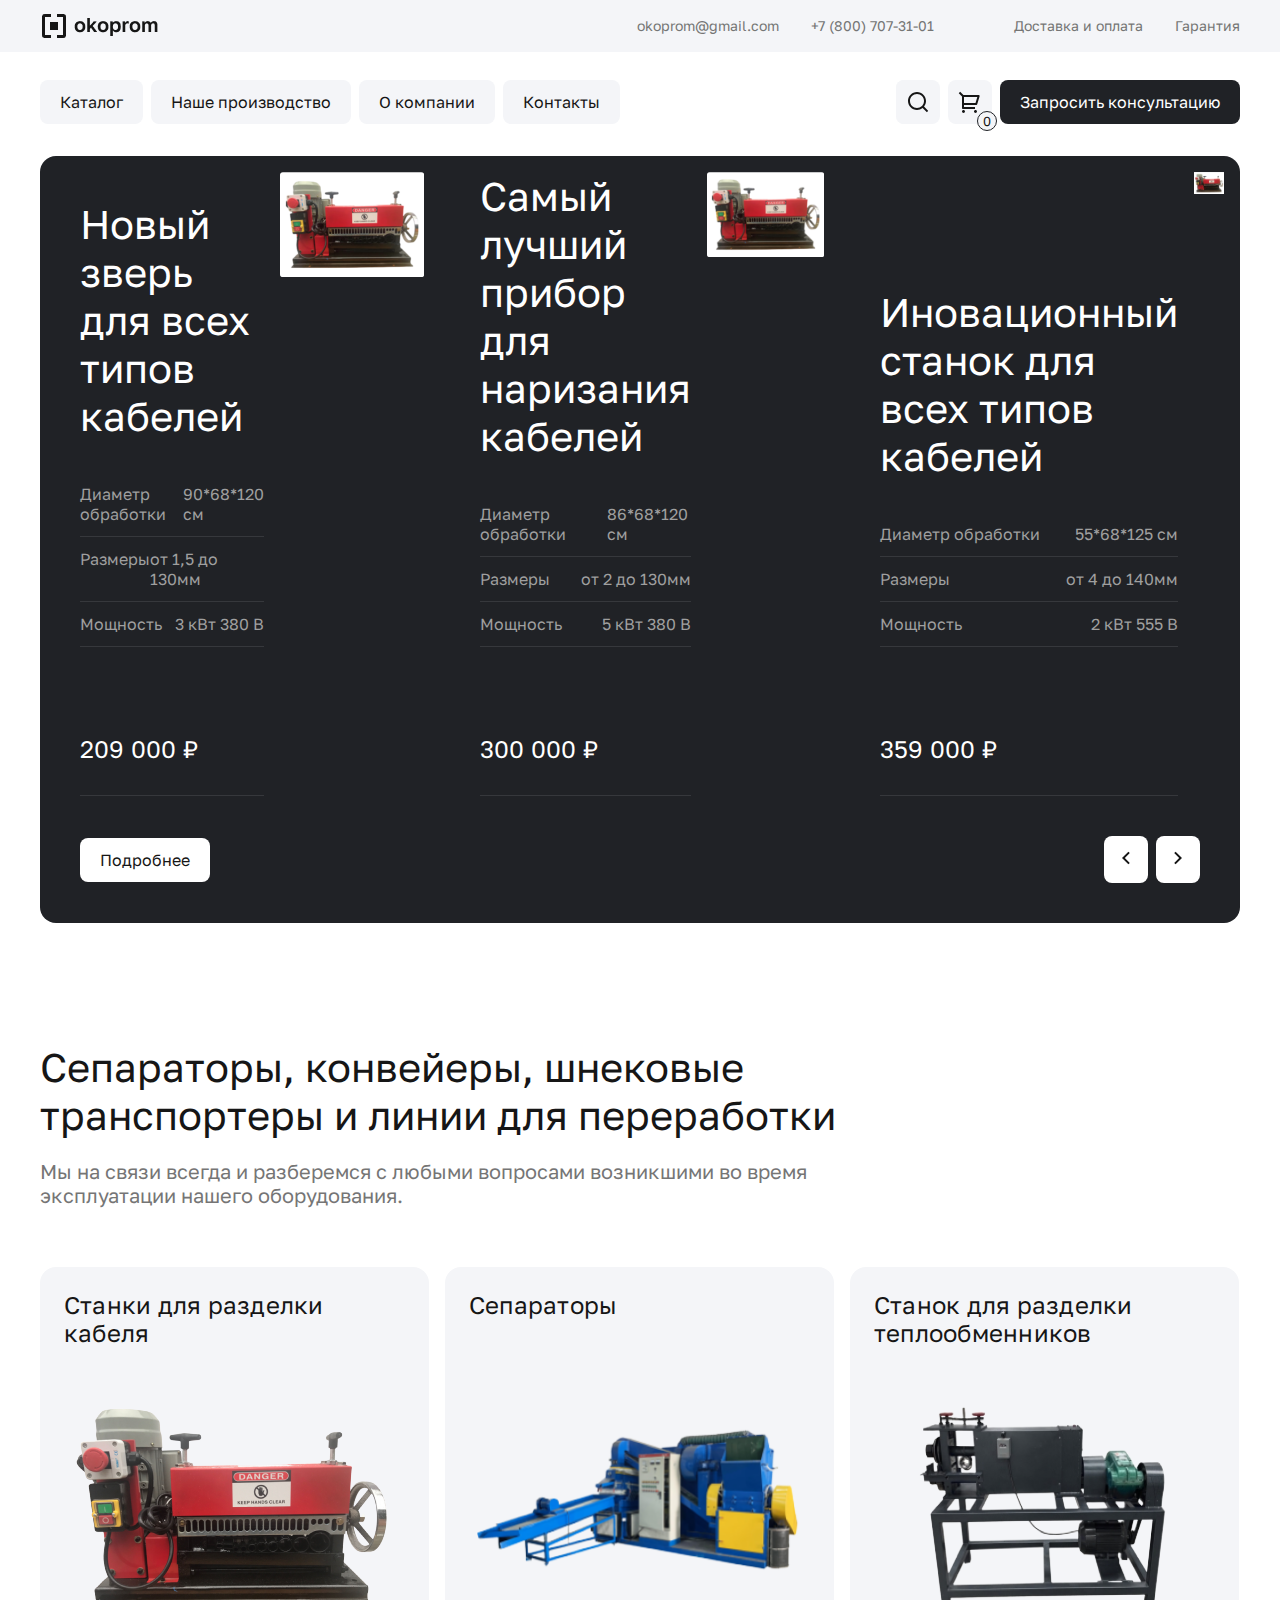
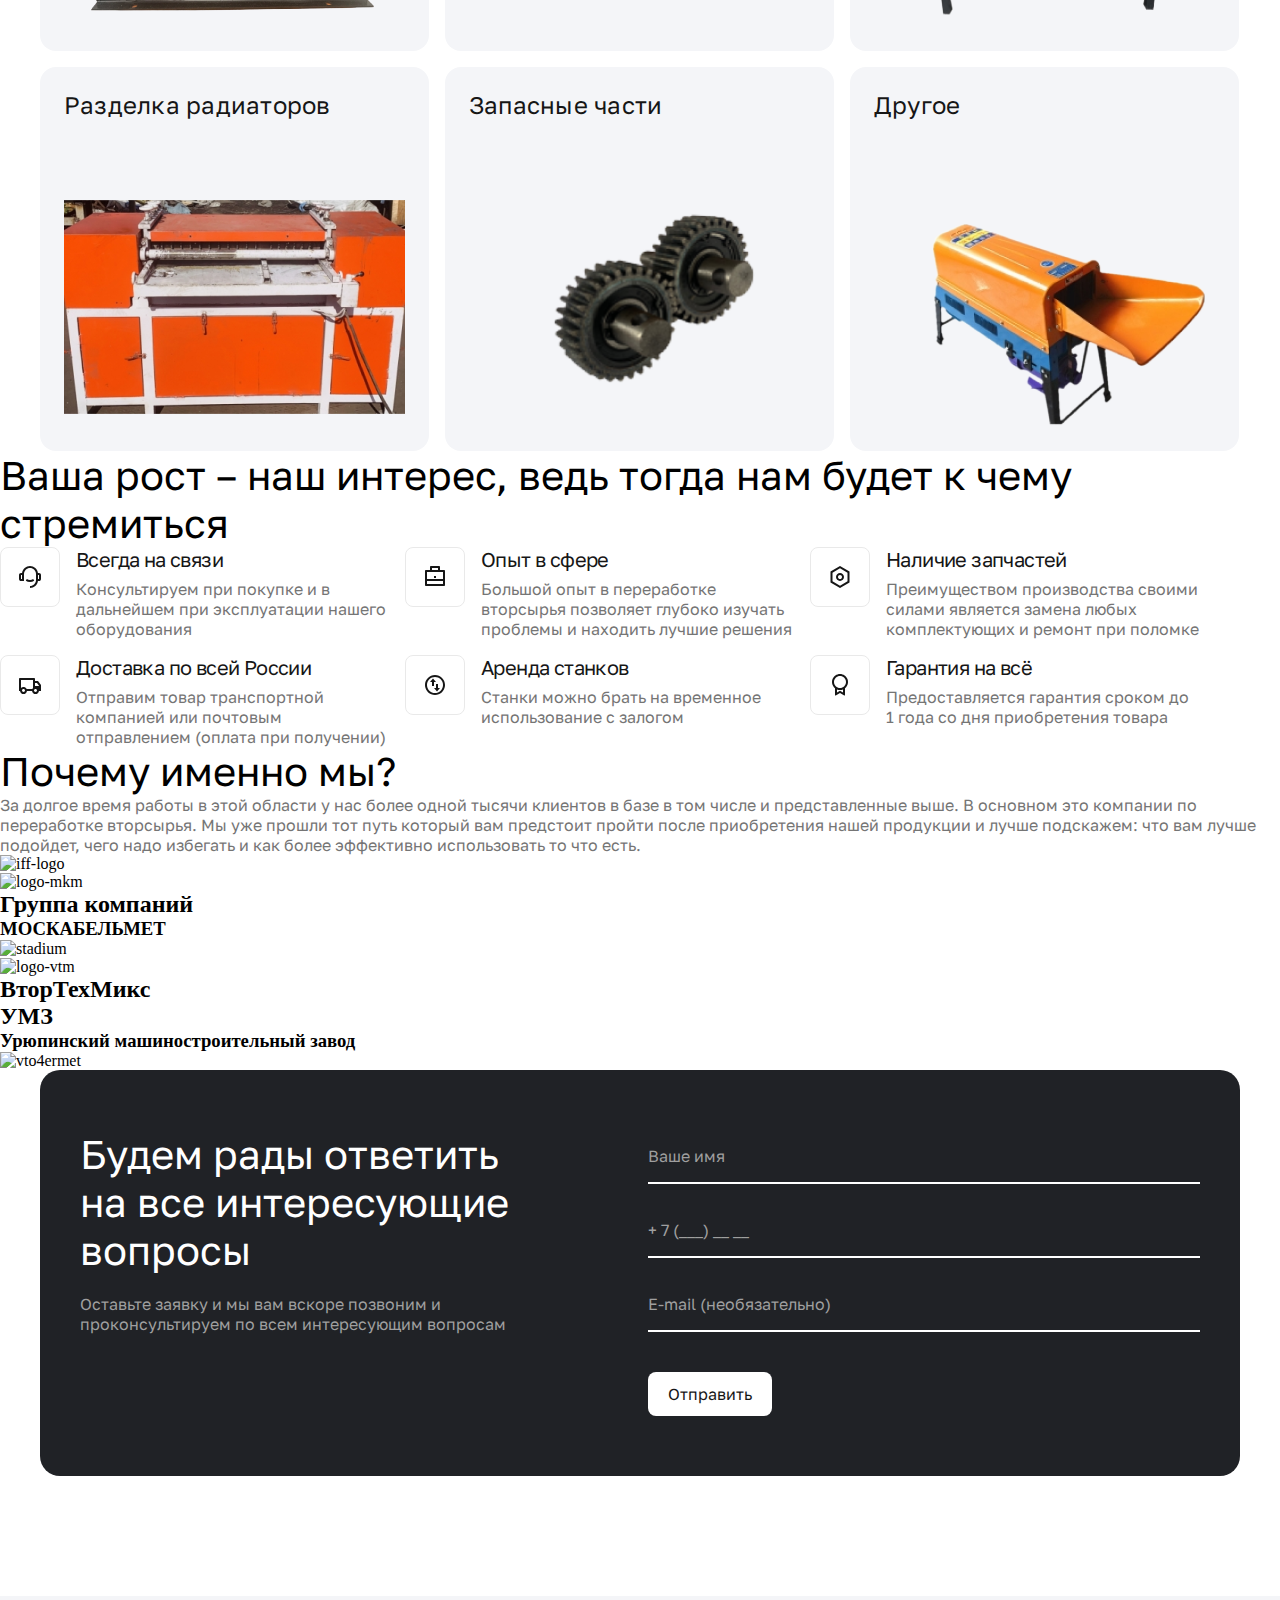
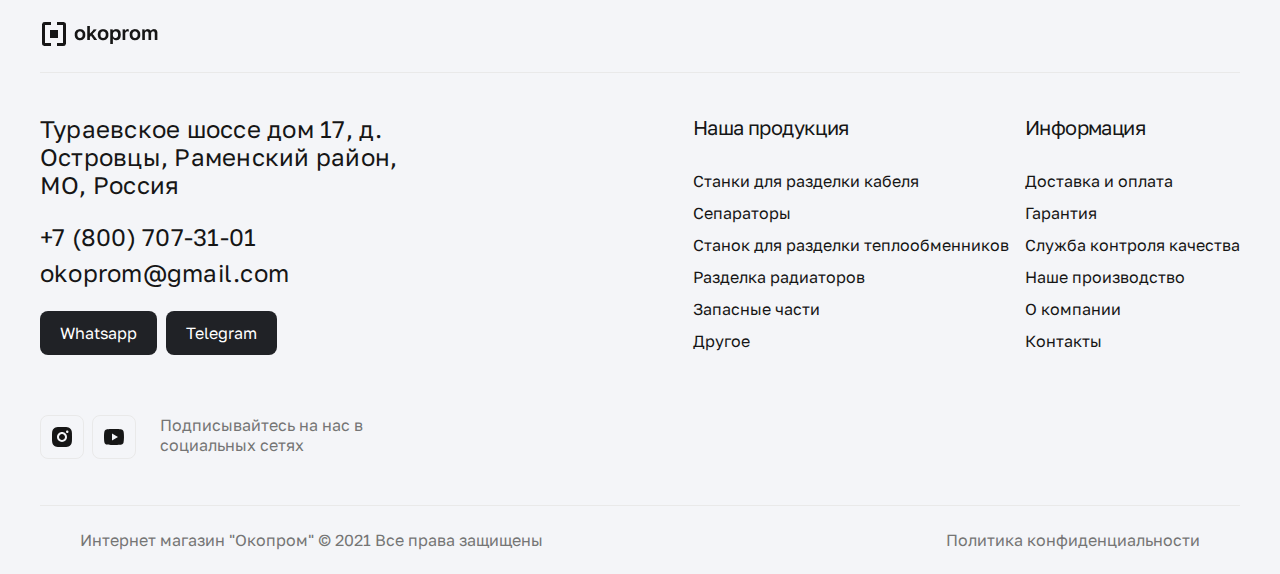
==== commit bc5a19de: "fix submit form and separate validation" ====
--- a/index.html
+++ b/index.html
@@ -374,7 +374,7 @@
               всем интересующим вопросам
             </h3>
           </div>
-          <form class="send-message-form" onsubmit="return checkingForm(event)">
+          <form class="send-message-form">
             <div class="form-field-wrap">
               <input placeholder="" type="text" id="name" name="name" class="send-message-input" />
               <label class="send-message-label" for="name">Ваше имя</label>
@@ -388,7 +388,7 @@
               <input placeholder="" type="email" id="email" name="email" class="send-message-input" />
               <label class="send-message-label" for="email">E-mail (необязательно)</label>
             </div>
-            <button type="submit" onclick="showConfeti()">Отправить</button>
+            <button type="button" id='submit-user-feedback'>Отправить</button>
           </form>
         </div>
       </div>
@@ -473,15 +473,16 @@
   <script src="https://cdn.jsdelivr.net/npm/@glidejs/glide"></script>
   <script src="https://cdn.jsdelivr.net/npm/canvas-confetti@1.9.0/dist/confetti.browser.min.js"></script>
 
-  <script type="module" src="./js/generateSlides.js"></script>
+  <script type="module" defer src="./js/generateSlides.js"></script>
+  <script type='module' defer src='./js/validationHelp.js'></script>
+  <script type='module' defer src="./js/sendMessageForm.js"></script>
 
   <script>
     const counter = document.querySelector("#counter");
-    counter.textContent = JSON.parse(localStorage.getItem("cart")).length || 0
+    counter.textContent = JSON.parse(localStorage.getItem("cart"))?.length || 0
   </script>
 
   <script src="./js/showSearchingInput.js"></script>
-  <script src="./js/sendMessageForm.js"></script>
 </body>
 
 </html>--- a/styles/main.css
+++ b/styles/main.css
@@ -276,7 +276,7 @@
     margin-bottom: 120px;
 }
 
-.form .send-message-container {
+.send-message-container {
     display: flex;
     justify-content: space-between;
     border-radius: 20px;
@@ -333,7 +333,6 @@
     font-weight: 400;
     line-height: 20px;
 }
-
 .send-message-input::placeholder {
     color: var(--text-gray-dark-bg);
     font-family: var(--font-Golos);
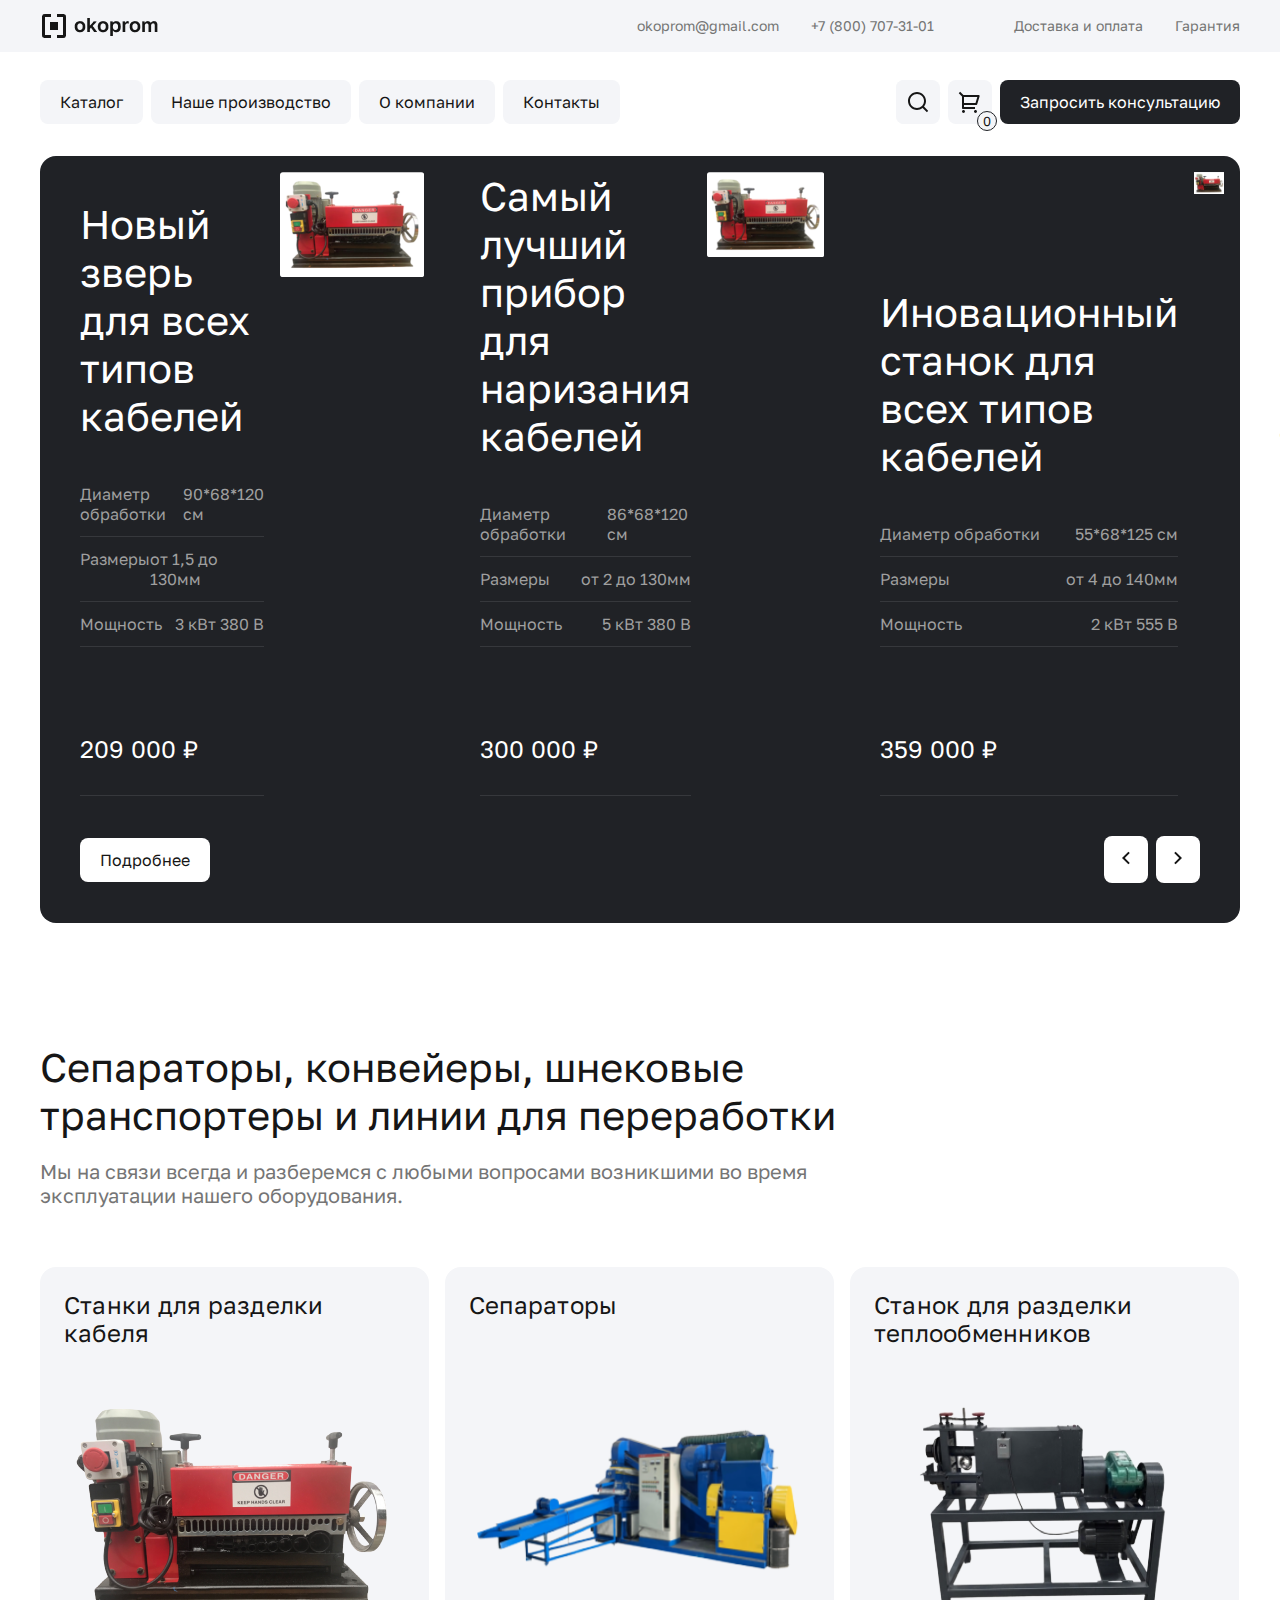
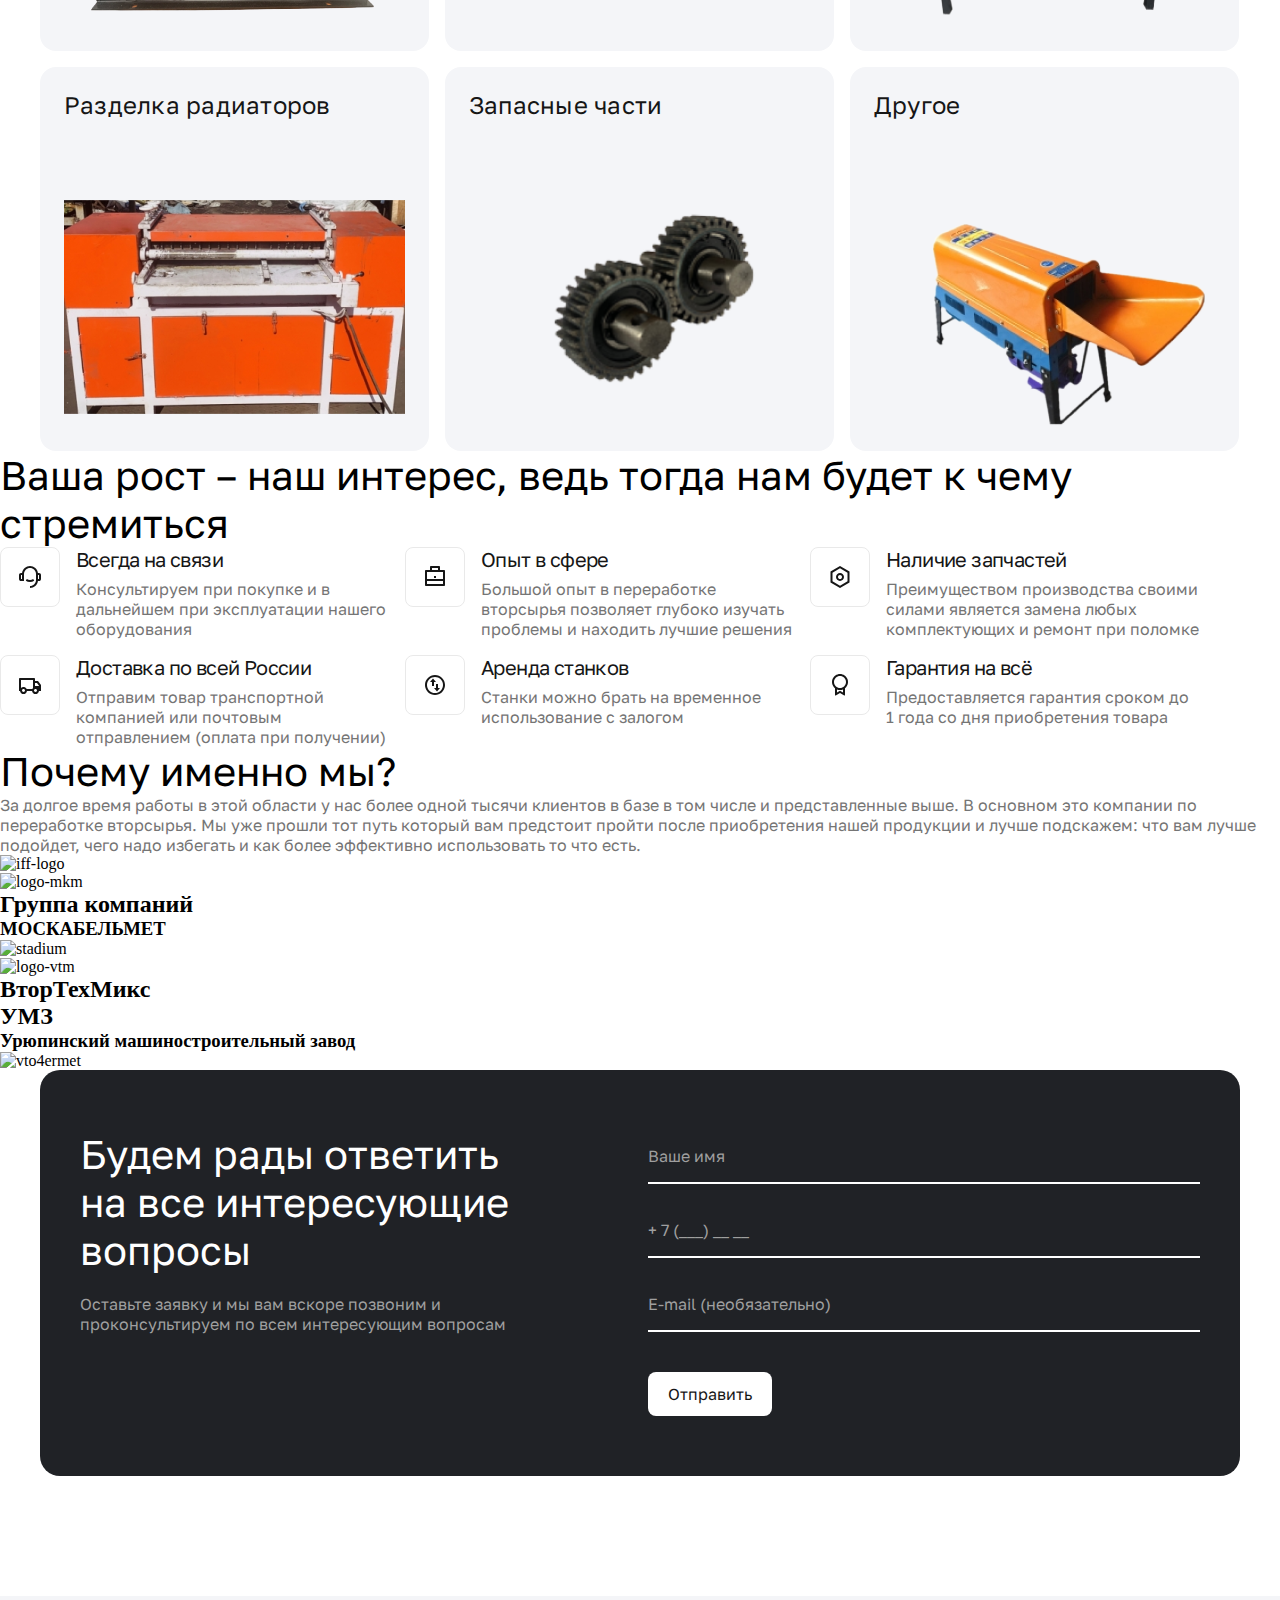
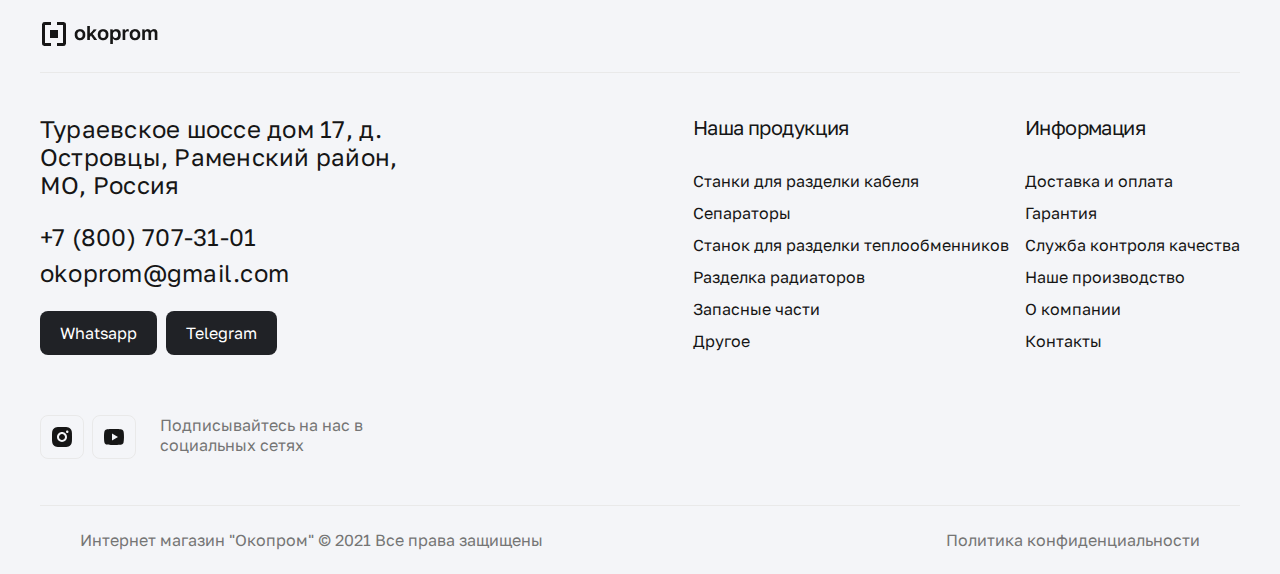
==== commit cd562be0: "refactore login open filter menu" ====
--- a/index.html
+++ b/index.html
@@ -16,6 +16,7 @@
 <body>
   <main>
     <div class="page-width">
+      <div class="blur-background-black"></div>
       <header>
         <div class="header-top-block">
           <a class="logo" href="./index.html">
@@ -34,26 +35,50 @@
         </div>
         <div class="header-bottom-block">
           <ul class="menu-list">
-            <li><button><a href="./Catalog.html">Каталог</a></button></li>
-            <li><button><a href="#">Наше производство</a></button></li>
-            <li><button><a href="#">О компании</a></button></li>
-            <li><button><a href="#">Контакты</a></button></li>
+            <li>
+              <button><a href="./Catalog.html">Каталог</a></button>
+            </li>
+            <li>
+              <button><a href="#">Наше производство</a></button>
+            </li>
+            <li>
+              <button><a href="#">О компании</a></button>
+            </li>
+            <li>
+              <button><a href="#">Контакты</a></button>
+            </li>
           </ul>
           <ul>
             <li>
-              <button class="cart-search-btn searching follow-cursor non-clickable">
+              <button
+                class="cart-search-btn searching follow-cursor non-clickable"
+              >
                 <form class="searching-form">
                   <div class="searching-input">
-                    <input placeholder="" type="text" id="search" name="search" class="input-for-seacrh" />
+                    <input
+                      placeholder=""
+                      type="text"
+                      id="search"
+                      name="search"
+                      class="input-for-seacrh"
+                    />
                     <label for="search" class="label-for-search">...</label>
                   </div>
                 </form>
-                <svg class="search" width="24" height="24" viewBox="0 0 24 24" fill="none"
-                  xmlns="http://www.w3.org/2000/svg">
+                <svg
+                  class="search"
+                  width="24"
+                  height="24"
+                  viewBox="0 0 24 24"
+                  fill="none"
+                  xmlns="http://www.w3.org/2000/svg"
+                >
                   <g id="Search" clip-path="url(#clip0_6353_385)">
-                    <path id="Vector"
+                    <path
+                      id="Vector"
                       d="M18.031 16.617L22.314 20.899L20.899 22.314L16.617 18.031C15.0237 19.3082 13.042 20.0029 11 20C6.032 20 2 15.968 2 11C2 6.032 6.032 2 11 2C15.968 2 20 6.032 20 11C20.0029 13.042 19.3082 15.0237 18.031 16.617ZM16.025 15.875C17.2941 14.5699 18.0029 12.8204 18 11C18 7.132 14.867 4 11 4C7.132 4 4 7.132 4 11C4 14.867 7.132 18 11 18C12.8204 18.0029 14.5699 17.2941 15.875 16.025L16.025 15.875Z"
-                      fill="#161616" />
+                      fill="#161616"
+                    />
                   </g>
                   <defs>
                     <clipPath id="clip0_6353_385">
@@ -64,12 +89,20 @@
               </button>
             </li>
             <li>
-              <a href='./cart.html' id="cart" class="cart-search-btn">
-                <svg width="24" height="24" viewBox="0 0 24 24" fill="none" xmlns="http://www.w3.org/2000/svg">
+              <a href="./cart.html" id="cart" class="cart-search-btn">
+                <svg
+                  width="24"
+                  height="24"
+                  viewBox="0 0 24 24"
+                  fill="none"
+                  xmlns="http://www.w3.org/2000/svg"
+                >
                   <g id="Cart" clip-path="url(#clip0_6353_380)">
-                    <path id="Vector"
+                    <path
+                      id="Vector"
                       d="M3.99984 6.41481L0.756836 3.17281L2.17184 1.75781L5.41384 5.00081H20.6558C20.8117 5.0008 20.9654 5.03723 21.1047 5.10718C21.244 5.17713 21.365 5.27868 21.4581 5.40371C21.5511 5.52874 21.6137 5.6738 21.6407 5.8273C21.6678 5.9808 21.6586 6.1385 21.6138 6.28781L19.2138 14.2878C19.1521 14.4939 19.0255 14.6746 18.853 14.803C18.6804 14.9315 18.471 15.0008 18.2558 15.0008H5.99984V17.0008H16.9998V19.0008H4.99984C4.73462 19.0008 4.48027 18.8955 4.29273 18.7079C4.10519 18.5204 3.99984 18.266 3.99984 18.0008V6.41481ZM5.99984 7.00081V13.0008H17.5118L19.3118 7.00081H5.99984ZM5.49984 23.0008C5.10201 23.0008 4.72048 22.8428 4.43918 22.5615C4.15787 22.2802 3.99984 21.8986 3.99984 21.5008C3.99984 21.103 4.15787 20.7215 4.43918 20.4402C4.72048 20.1588 5.10201 20.0008 5.49984 20.0008C5.89766 20.0008 6.27919 20.1588 6.5605 20.4402C6.8418 20.7215 6.99984 21.103 6.99984 21.5008C6.99984 21.8986 6.8418 22.2802 6.5605 22.5615C6.27919 22.8428 5.89766 23.0008 5.49984 23.0008ZM17.4998 23.0008C17.102 23.0008 16.7205 22.8428 16.4392 22.5615C16.1579 22.2802 15.9998 21.8986 15.9998 21.5008C15.9998 21.103 16.1579 20.7215 16.4392 20.4402C16.7205 20.1588 17.102 20.0008 17.4998 20.0008C17.8977 20.0008 18.2792 20.1588 18.5605 20.4402C18.8418 20.7215 18.9998 21.103 18.9998 21.5008C18.9998 21.8986 18.8418 22.2802 18.5605 22.5615C18.2792 22.8428 17.8977 23.0008 17.4998 23.0008Z"
-                      fill="#161616" />
+                      fill="#161616"
+                    />
                   </g>
                   <defs>
                     <clipPath id="clip0_6353_380">
@@ -87,17 +120,61 @@
             </li>
           </ul>
           <button class="ask-for-support">Запросить консультацию</button>
-          <svg class="burger" width="44" height="44" viewBox="0 0 44 44" fill="none" xmlns="http://www.w3.org/2000/svg">
+          <svg
+            class="burger"
+            width="44"
+            height="44"
+            viewBox="0 0 44 44"
+            fill="none"
+            xmlns="http://www.w3.org/2000/svg"
+          >
             <rect width="44" height="44" rx="8" fill="#F4F5F8" />
             <g clip-path="url(#clip0_6501_4664)">
-              <path d="M13 14H31V16H13V14ZM13 21H31V23H13V21ZM13 28H31V30H13V28Z" fill="#161616" />
+              <path
+                d="M13 14H31V16H13V14ZM13 21H31V23H13V21ZM13 28H31V30H13V28Z"
+                fill="#161616"
+              />
             </g>
             <defs>
               <clipPath id="clip0_6501_4664">
-                <rect width="24" height="24" fill="white" transform="translate(10 10)" />
+                <rect
+                  width="24"
+                  height="24"
+                  fill="white"
+                  transform="translate(10 10)"
+                />
               </clipPath>
             </defs>
           </svg>
+        </div>
+          <div class="mobile-menu-wrap">
+            <div class='mobile-logo-wrap'>
+              <img src="./img/Logo.png" alt="mobile-logo">
+            </div>
+              <button class="close-btn">
+                <svg width="24" height="24" viewBox="0 0 24 24" fill="none" xmlns="http://www.w3.org/2000/svg">
+                  <g id="Close" clip-path="url(#clip0_6879_7159)">
+                  <path id="Vector" d="M12.0002 10.5862L16.9502 5.63623L18.3642 7.05023L13.4142 12.0002L18.3642 16.9502L16.9502 18.3642L12.0002 13.4142L7.05023 18.3642L5.63623 16.9502L10.5862 12.0002L5.63623 7.05023L7.05023 5.63623L12.0002 10.5862Z" fill="#161616"/>
+                  </g>
+                  <defs>
+                  <clipPath id="clip0_6879_7159">
+                  <rect width="24" height="24" fill="white"/>
+                  </clipPath>
+                  </defs>
+                  </svg>
+                  
+              </button>
+                <ul>
+                  <li class="page-list"><a href="./Catalog.html">Каталог</a></li>
+                  <li class="page-list"><a href="#">Наше производство</a></li>
+                  <li class="page-list"><a href="#">О компании</a></li>
+                  <li class="page-list"><a href="#">Контакты</a></li>
+                  <li class="page-list"><a href="#">Доставка и оплата</a></li>
+                  <li class="page-list"><a href="#">Гарантия</a></li>
+                 </ul>
+                 <button class="ask-for-support">
+                   Запросить консультацию
+                 </button>
         </div>
       </header>
       <div class="section-1">
@@ -483,6 +560,7 @@
   </script>
 
   <script src="./js/showSearchingInput.js"></script>
+  <script src="./js/mobileMenu.js"></script>
 </body>
 
 </html>--- a/styles/main.css
+++ b/styles/main.css
@@ -25,11 +25,88 @@
     max-width: 100%;
 }
 
+html.active {
+    overflow: hidden;
+}
+
 .page-width {
     max-width: 1280px;
     margin: auto;
 }
 
+/* mobile menu */
+ .mobile-menu-wrap {
+    max-height:568px;
+    background-color: var(--text-white);
+    padding: 24px 16px;
+    position: fixed;
+    top: 80px;
+    right: 16px;
+    left: 16px;
+    bottom:0;
+    transform: translateX(100%);
+    transition: transform 0.3s ease-in;
+    z-index: 10;
+    border-radius: 8px;
+
+    display: flex;
+    flex-direction: column;
+    justify-content: space-between;
+
+}
+
+.mobile-menu-wrap .close-btn {
+    padding: 10px 10px 7px;
+    border: unset;
+    border-radius: 8px;
+    position: absolute;
+    top: 16px;
+    right: 16px;
+}
+.mobile-menu-wrap ul {
+    list-style: none;
+}
+
+ul .page-list {
+    padding-block:16px;
+    border-bottom:1px solid #E9E9E9;
+}
+.page-list a {
+    color: var(--text-black);
+
+    font-family: var(--font-Golos);
+    font-size: 14px;
+    font-style: normal;
+    font-weight: 400;
+    line-height: 16px;
+    text-decoration: none;
+}
+.mobile-menu-wrap .ask-for-support{
+    border:unset;
+    padding:14px 20px;
+    width:100%;
+    border-radius: 8px;
+}
+/* mobile menu */
+.blur-background , .blur-background-black{
+    position: fixed;
+    top: 0;
+    left: 0;
+    right: 0;
+    bottom: 0;
+    z-index: 5;
+    filter: grayscale(1);
+    background-color: white;
+    opacity: 0.8;
+    transform: translateX(100%);
+    transition: transform 0.4s ease-in-out;
+}
+.blur-background-black{
+    background-color: var(--background-black); 
+}
+.blur-background.active {
+    transform: translateX(0);
+}
 .main-text {
     font-family: var(--font-Golos);
     font-size: 40px;
@@ -129,13 +206,15 @@
     padding: 0px;
     outline: none;
 }
-.header-bottom-block ul li #cart{
+
+.header-bottom-block ul li #cart {
     padding: 10px;
     background-color: var(--background-gray);
     border-radius: 8px;
     cursor: pointer;
     border: none;
 }
+
 .cart-search-btn .search {
     z-index: 4;
     background-color: var(--background-gray);
@@ -188,7 +267,7 @@
     top: 12px;
 }
 
-.header-bottom-block .ask-for-support,
+.ask-for-support,
 .ask-for-support-inUl {
     background-color: var(--background-black) !important;
     color: var(--text-white) !important;
@@ -333,6 +412,7 @@
     font-weight: 400;
     line-height: 20px;
 }
+
 .send-message-input::placeholder {
     color: var(--text-gray-dark-bg);
     font-family: var(--font-Golos);
@@ -602,6 +682,14 @@
         justify-content: space-between;
         padding-inline: 16px
     }
+    .header-bottom-block .ask-for-support {
+        display: none;
+    }
+
+    .burger {
+        display: block;
+    }
+
 }
 
 @media(max-width:500px) {
@@ -612,15 +700,6 @@
     header .header-top-block {
         padding-inline: 16px;
     }
-
-    .header-bottom-block .ask-for-support {
-        display: none;
-    }
-
-    .burger {
-        display: block;
-    }
-
     footer {
         padding-inline: 16px;
     }
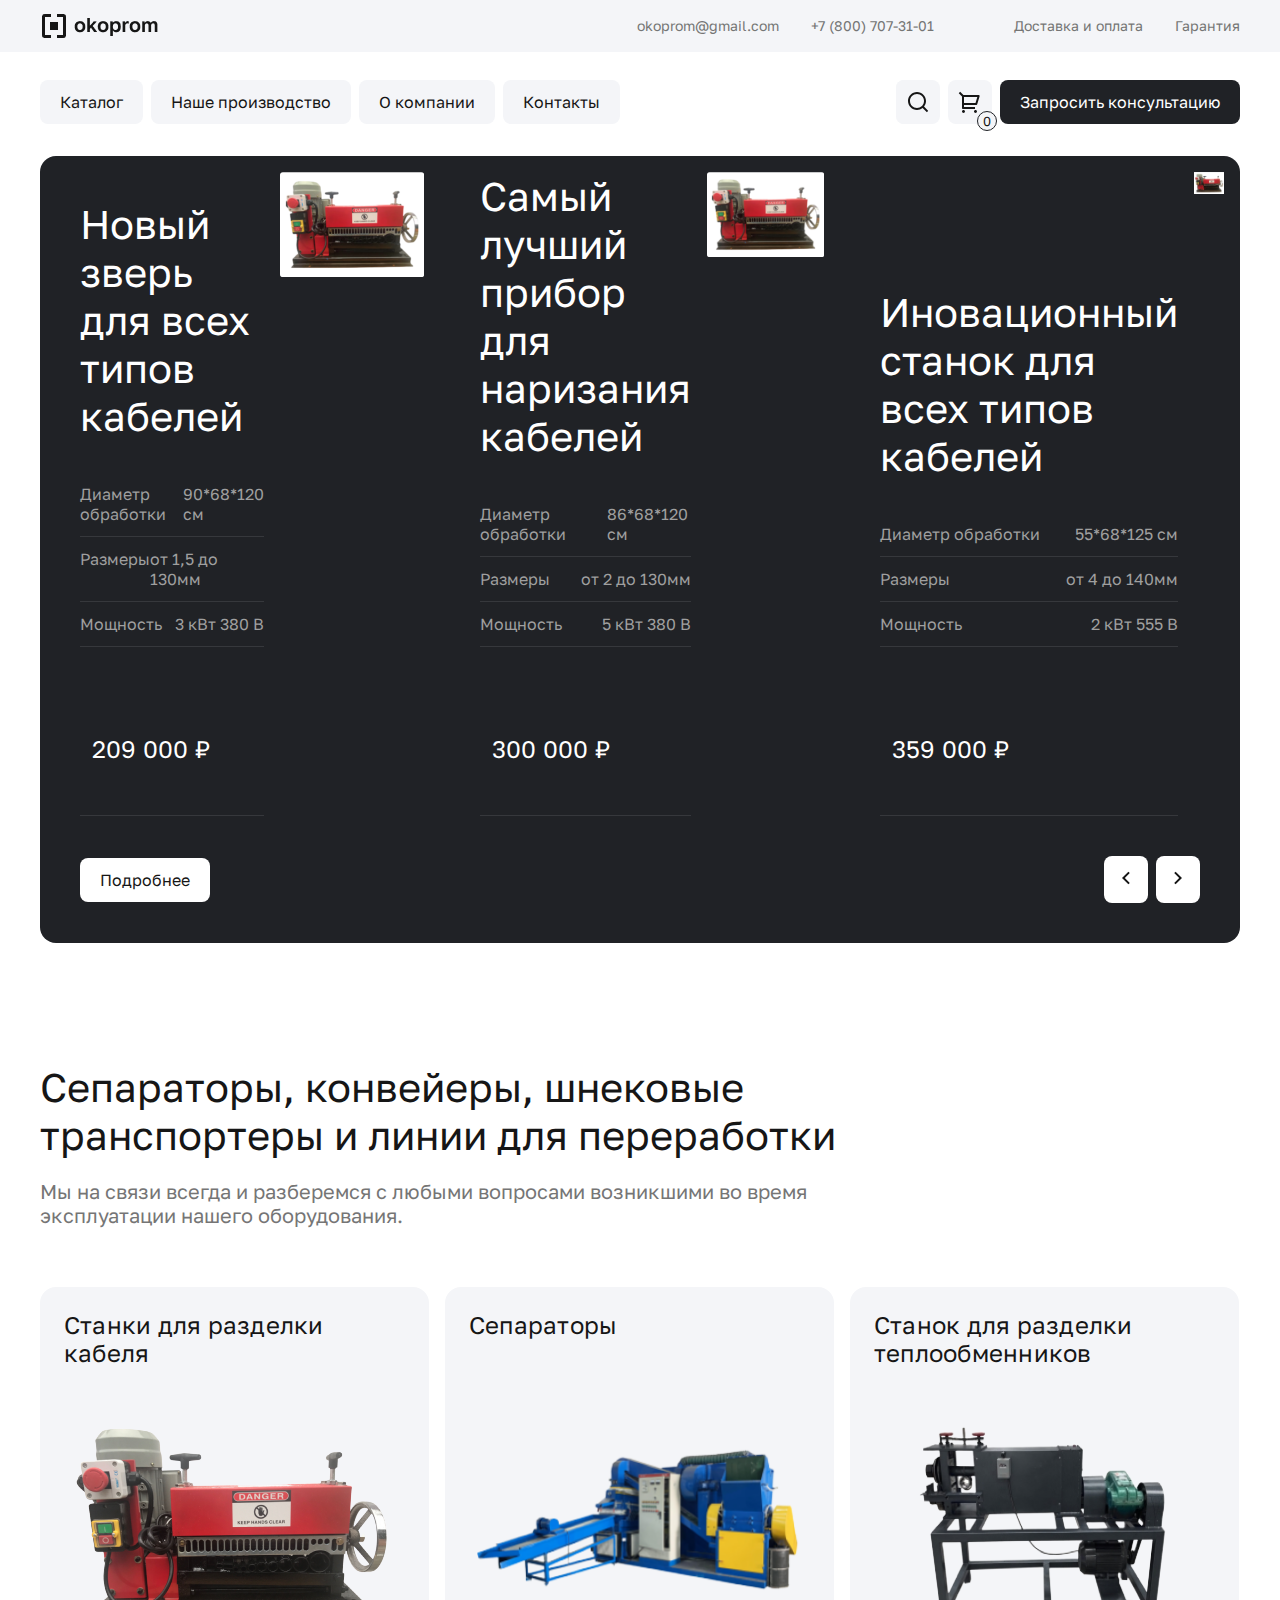
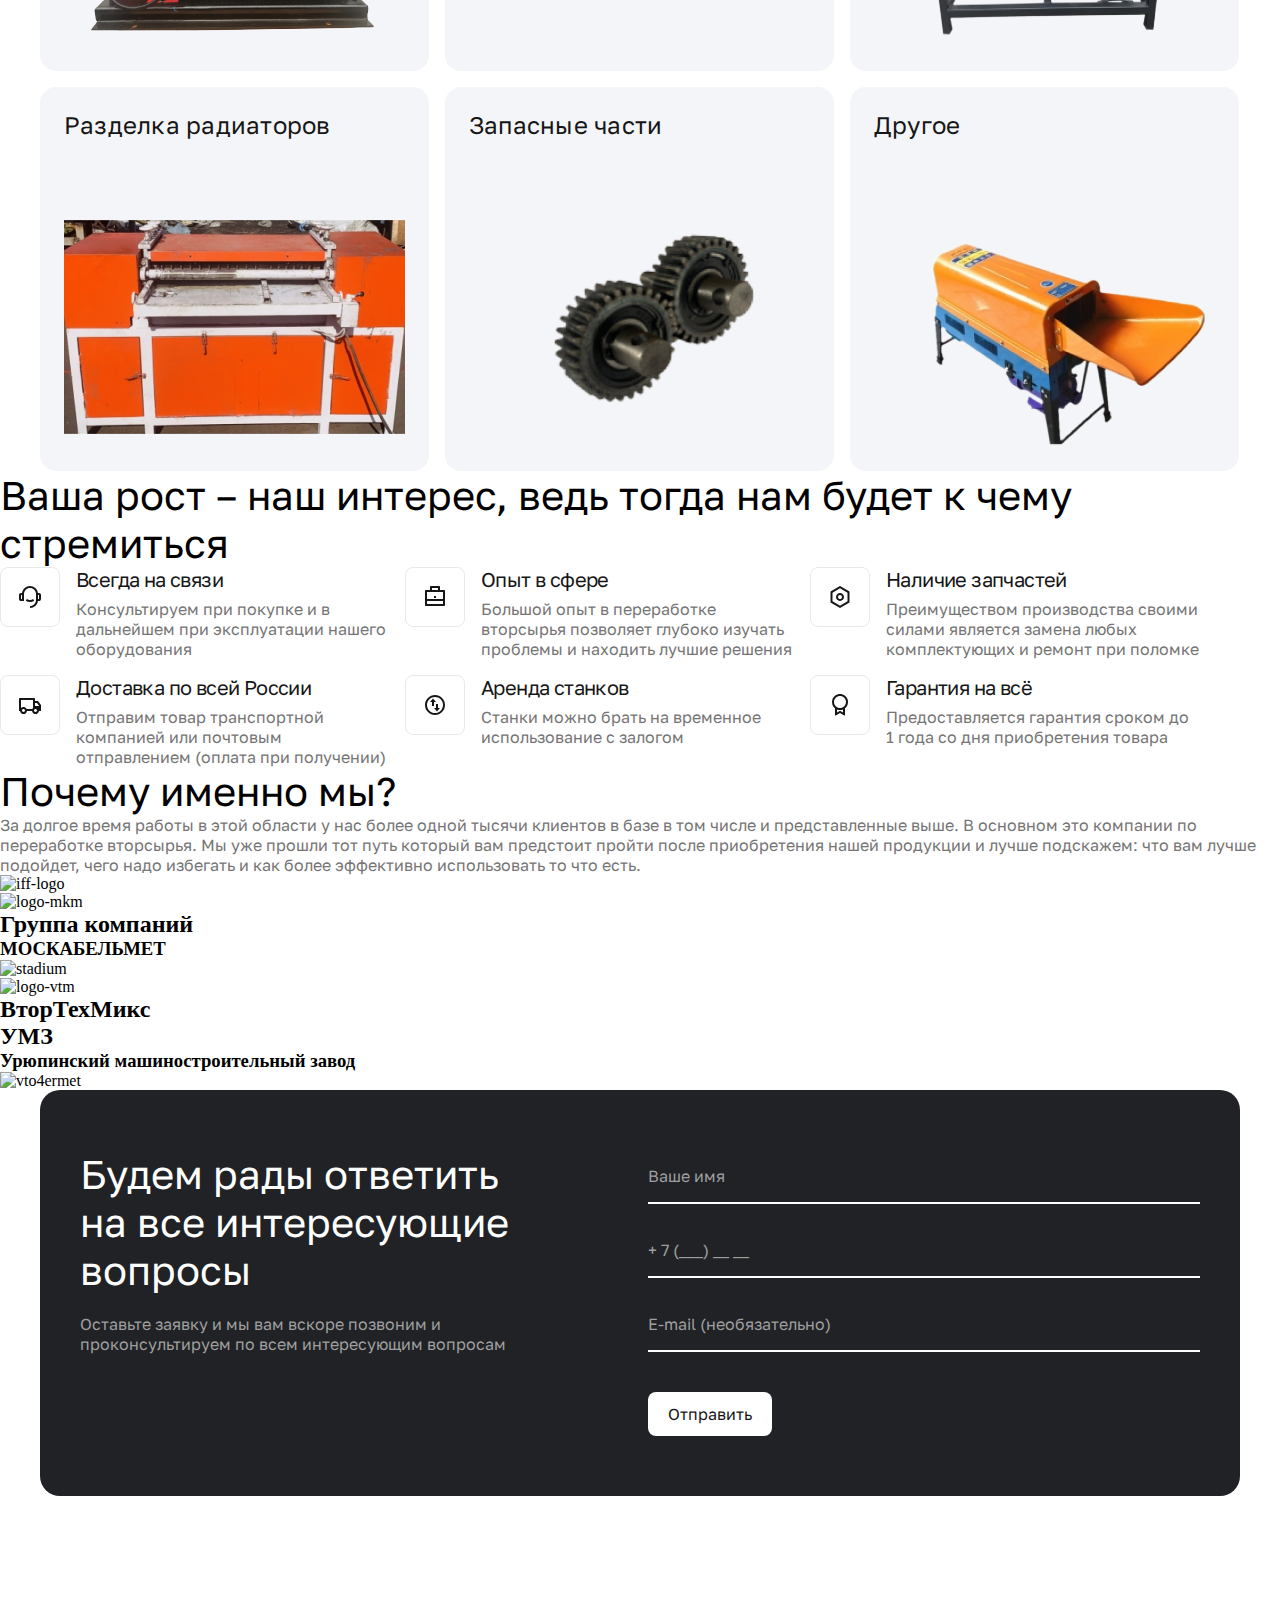
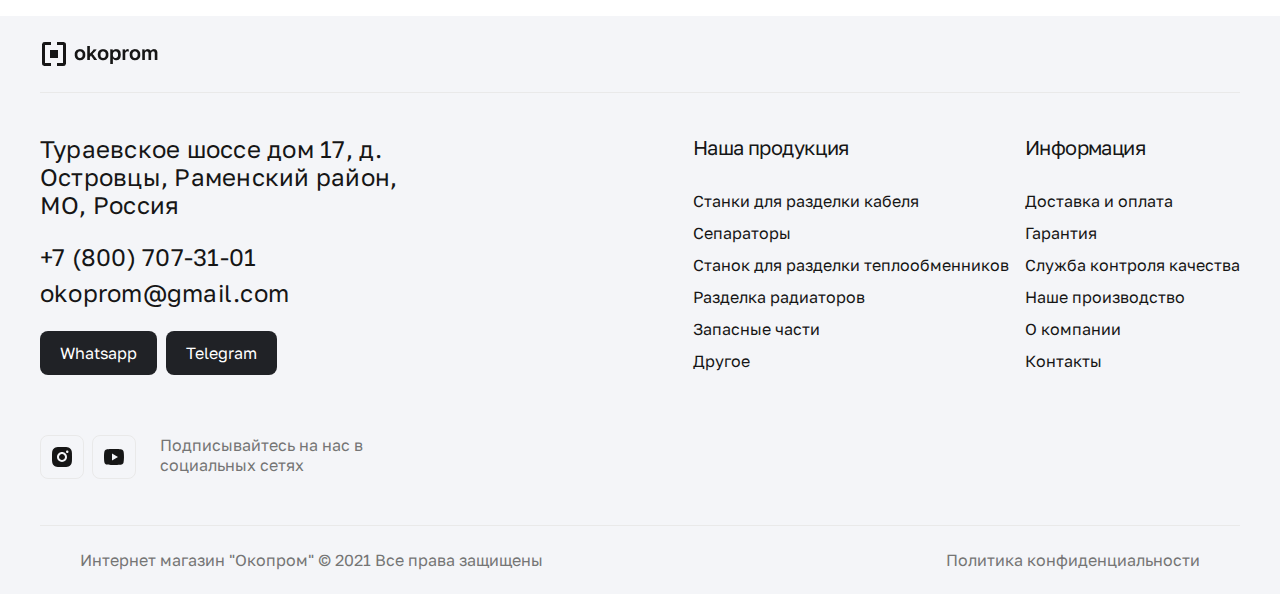
==== commit 9e65825d: "productPage" ====
--- a/index.html
+++ b/index.html
@@ -562,5 +562,4 @@
   <script src="./js/showSearchingInput.js"></script>
   <script src="./js/mobileMenu.js"></script>
 </body>
-
 </html>--- a/styles/main.css
+++ b/styles/main.css
@@ -1,727 +1,810 @@
 :root {
-    --font-Golos: 'Golos Text', sans-serif;
-    --font-Roboto: 'Roboto', sans-serif;
-    --text-black: #161616;
-    --text-white: #FFF;
-    --text-gray-light-bg: #757575;
-    --text-gray-dark-bg: #9F9F9F;
-    --background-black: #202226;
-    --background-gray: #F4F5F8;
-    --border-or-devider-light-bg: #E9E9E9;
-    --border-or-devider-dark-bg: #36383C;
-    --tags-red: #D21924;
-    --tags-blue: #2949B5;
-    --tags-green: #308D77;
+  --font-Golos: "Golos Text", sans-serif;
+  --font-Roboto: "Roboto", sans-serif;
+  --text-black: #161616;
+  --text-white: #fff;
+  --text-gray-light-bg: #757575;
+  --text-gray-dark-bg: #9f9f9f;
+  --background-black: #202226;
+  --background-gray: #f4f5f8;
+  --border-or-devider-light-bg: #e9e9e9;
+  --border-or-devider-dark-bg: #36383c;
+  --tags-red: #d21924;
+  --tags-blue: #2949b5;
+  --tags-green: #308d77;
 }
 
 * {
-    box-sizing: border-box;
-    margin: 0;
-    padding: 0;
+  box-sizing: border-box;
+  margin: 0;
+  padding: 0;
 }
 
 img {
+  display: block;
+  max-width: 100%;
+}
+
+html.active {
+  overflow: hidden;
+}
+
+.page-width {
+  max-width: 1280px;
+  margin: auto;
+}
+
+/* mobile menu */
+.mobile-menu-wrap {
+  max-height: 568px;
+  background-color: var(--text-white);
+  padding: 24px 16px;
+  position: fixed;
+  top: 80px;
+  right: 16px;
+  left: 16px;
+  bottom: 0;
+  transform: translateX(120%);
+  transition: transform 0.3s ease-in;
+  z-index: 10;
+  border-radius: 8px;
+
+  display: flex;
+  flex-direction: column;
+  justify-content: space-between;
+}
+
+.mobile-menu-wrap .close-btn {
+  padding: 10px 10px 7px;
+  border: unset;
+  border-radius: 8px;
+  position: absolute;
+  top: 16px;
+  right: 16px;
+}
+.mobile-menu-wrap ul {
+  list-style: none;
+}
+
+ul .page-list {
+  padding-block: 16px;
+  border-bottom: 1px solid #e9e9e9;
+}
+.page-list a {
+  color: var(--text-black);
+
+  font-family: var(--font-Golos);
+  font-size: 14px;
+  font-style: normal;
+  font-weight: 400;
+  line-height: 16px;
+  text-decoration: none;
+}
+.mobile-menu-wrap .ask-for-support {
+  border: unset;
+  padding: 14px 20px;
+  width: 100%;
+  border-radius: 8px;
+}
+/* mobile menu */
+.blur-background,
+.blur-background-black {
+  position: fixed;
+  top: 0;
+  left: 0;
+  right: 0;
+  bottom: 0;
+  z-index: 5;
+  filter: grayscale(1);
+  background-color: white;
+  opacity: 0.8;
+  transform: translateX(100%);
+  transition: transform 0.4s ease-in-out;
+}
+.blur-background-black {
+  background-color: var(--background-black);
+}
+.blur-background.active {
+  transform: translateX(0);
+}
+.main-text {
+  font-family: var(--font-Golos);
+  font-size: 40px;
+  font-style: normal;
+  font-weight: 400;
+  line-height: 48px;
+}
+
+.discription {
+  color: var(--text-gray-light-bg);
+  font-family: var(--font-Golos);
+  font-size: 16px;
+  font-style: normal;
+  font-weight: 400;
+  line-height: 20px;
+}
+
+/* header start */
+header .header-top-block {
+  padding: 12px 40px;
+  background-color: var(--background-gray);
+  display: flex;
+  align-items: center;
+  justify-content: space-between;
+  margin-bottom: 28px;
+}
+
+.header-top-block .logo {
+  cursor: pointer;
+  text-decoration: none;
+}
+
+.header-top-block .information {
+  display: flex;
+  align-items: center;
+  gap: 80px;
+}
+
+.information ul {
+  display: flex;
+  gap: 32px;
+  align-items: center;
+  list-style: none;
+}
+
+.information ul li {
+  color: var(--text-gray-light-bg);
+  font-family: var(--font-Golos);
+  font-size: 14px;
+  font-style: normal;
+  font-weight: 400;
+  line-height: 16px;
+}
+
+header .header-bottom-block {
+  display: flex;
+  justify-content: space-between;
+  padding-inline: 40px;
+  margin-bottom: 32px;
+}
+
+.header-bottom-block ul {
+  display: flex;
+  gap: 8px;
+  list-style: none;
+  align-items: center;
+}
+
+.header-bottom-block button {
+  padding: 12px 20px;
+  background-color: var(--background-gray);
+  border-radius: 8px;
+  cursor: pointer;
+  border: none;
+}
+
+.header-bottom-block button a {
+  text-decoration: none;
+  color: var(--text-black);
+  font-family: var(--font-Golos);
+  font-size: 16px;
+  font-style: normal;
+  font-weight: 400;
+  line-height: 20px;
+}
+
+.header-bottom-block ul .cart-search-btn {
+  padding: 10px;
+  display: flex;
+  align-items: center;
+  position: relative;
+}
+
+.header-bottom-block ul .cart-search-btn.searching {
+  padding: 0px;
+  outline: none;
+}
+
+.header-bottom-block ul li #cart {
+  padding: 10px;
+  background-color: var(--background-gray);
+  border-radius: 8px;
+  cursor: pointer;
+  border: none;
+}
+
+.cart-search-btn .search {
+  z-index: 4;
+  background-color: var(--background-gray);
+  border-radius: 8px;
+  margin: 10px;
+}
+.cart-search-btn .searching-input {
+    position: absolute;
+    right: 4px;
+    top:0px;
+}
+
+.searching-input .input-for-seacrh {
+  padding: 12px 20px;
+  background-color: var(--background-gray);
+  border-radius: 8px;
+  cursor: pointer;
+  border: none;
+  min-height: 44px;
+  width: 0px;
+  transition: width 0.7s ease-in-out;
+  z-index: 3;
+  pointer-events: none;
+  color: var(--text-black);
+  font-family: var(--font-Golos);
+  font-size: 16px;
+  font-style: normal;
+  font-weight: 400;
+  line-height: 20px;
+}
+.searching-input .input-for-seacrh:active,
+.searching-input .input-for-seacrh:focus {
+  outline: none;
+}
+
+.searching-input .input-for-seacrh:active + .label-for-search,
+.searching-input .input-for-seacrh:focus + .label-for-search,
+.searching-input .input-for-seacrh:not(:placeholder-shown) + .label-for-search {
+  display: none;
+}
+
+.searching-input .label-for-search {
+  position: absolute;
+  left: 20px;
+  top: 12px;
+}
+
+.ask-for-support,
+.ask-for-support-inUl {
+  background-color: var(--background-black) !important;
+  color: var(--text-white) !important;
+  font-family: var(--font-Golos);
+  font-size: 16px;
+  font-style: normal;
+  font-weight: 400;
+  line-height: 20px;
+  /* 125% */
+}
+
+#counter {
+  background-color: var(--background-gray);
+  border: 1px solid var(--background-black);
+  width: 20px;
+  height: 20px;
+  border-radius: 50%;
+  position: absolute;
+  right: -5px;
+  bottom: -7px;
+  display: flex;
+  align-items: center;
+  justify-content: center;
+  color: var(--text-black);
+  font-family: var(--font-Golos);
+  font-size: 13px;
+  font-style: normal;
+  font-weight: 400;
+  line-height: 13px;
+}
+
+.follow-cursor {
+  position: absolute;
+  transition: transform 0.1s ease;
+}
+
+/* header end */
+/* bonus block */
+.bonus-blocks {
+  display: flex;
+  flex-wrap: wrap;
+  gap: 16px;
+}
+
+.bonus-blocks svg {
+  flex-shrink: 0;
+}
+
+.bonus-blocks .block {
+  display: flex;
+  gap: 16px;
+  max-width: 389px;
+}
+
+.block .text-in-block {
+  text-align: left;
+}
+
+.text-in-block .block-name {
+  color: var(--text-black);
+
+  font-family: var(--font-Golos);
+  font-size: 20px;
+  font-style: normal;
+  font-weight: 400;
+  line-height: 24px;
+  letter-spacing: -0.6px;
+  margin-bottom: 8px;
+}
+
+.text-in-block .bonus-discription {
+  color: var(--text-gray-light-bg);
+
+  font-family: var(--font-Golos);
+  font-size: 16px;
+  font-style: normal;
+  font-weight: 400;
+  line-height: 20px;
+}
+
+/* bonus block */
+/* form */
+.form {
+  padding-inline: 40px;
+  margin-bottom: 120px;
+}
+
+.send-message-container {
+  display: flex;
+  justify-content: space-between;
+  border-radius: 20px;
+  background-color: var(--background-black);
+  padding: 60px 40px;
+  gap: clamp(16px, 10vw, 117px);
+}
+
+.send-message-container .send-message-text {
+  max-width: 451px;
+}
+
+.send-message-text .main-text {
+  color: var(--text-white);
+  margin-bottom: 20px;
+}
+
+.send-message-text .discription {
+  color: var(--text-gray-dark-bg);
+
+  font-family: var(--font-Golos);
+  font-size: 16px;
+  font-style: normal;
+  font-weight: 400;
+  line-height: 20px;
+}
+
+.send-message-container .send-message-form {
+  width: 100%;
+}
+
+.send-message-form .form-field-wrap {
+  position: relative;
+  margin-bottom: 20px;
+  width: 100%;
+}
+
+.send-message-form .form-field-wrap:last-of-type {
+  margin-bottom: 40px;
+}
+
+.form-field-wrap .send-message-input {
+  padding-block: 16px;
+  background: unset;
+  border: none;
+  border-bottom: 2px solid var(--text-white);
+  width: 100%;
+
+  color: var(--text-gray-dark-bg);
+  font-family: var(--font-Golos);
+  font-size: 16px;
+  font-style: normal;
+  font-weight: 400;
+  line-height: 20px;
+}
+
+.send-message-input::placeholder {
+  color: var(--text-gray-dark-bg);
+  font-family: var(--font-Golos);
+  font-size: 16px;
+  font-style: normal;
+  font-weight: 400;
+  line-height: 20px;
+}
+
+.form-field-wrap .send-message-input:active,
+.form-field-wrap .send-message-input:focus {
+  outline: none;
+}
+
+.form-field-wrap .send-message-input:active + .send-message-label,
+.form-field-wrap .send-message-input:focus + .send-message-label,
+.form-field-wrap
+  .send-message-input:not(:placeholder-shown)
+  + .send-message-label {
+  display: none;
+}
+
+.form-field-wrap .send-message-label {
+  position: absolute;
+  top: 16px;
+  left: 0;
+
+  color: var(--text-gray-dark-bg);
+  font-family: var(--font-Golos);
+  font-size: 16px;
+  font-style: normal;
+  font-weight: 400;
+  line-height: 20px;
+  pointer-events: none;
+}
+
+.send-message-form button {
+  padding: 12px 20px;
+  background-color: var(--text-white);
+  border: none;
+  border-radius: 8px;
+
+  color: var(--text-black);
+  font-family: var(--font-Golos);
+  font-size: 16px;
+  font-style: normal;
+  font-weight: 400;
+  line-height: 20px;
+  cursor: pointer;
+}
+
+input:-webkit-autofill,
+input:-webkit-autofill:hover,
+input:-webkit-autofill:focus {
+  border-bottom: 1px solid var(--text-white);
+  -webkit-text-fill-color: var(--text-gray-dark-bg);
+  -webkit-box-shadow: 0 0 0px 1000px var(--background-black) inset;
+}
+
+.input-for-seacrh:-webkit-autofill,
+.input-for-seacrh:-webkit-autofill:hover,
+.input-for-seacrh:-webkit-autofill:focus {
+  -webkit-box-shadow: 0 0 0px 1000px var(--background-gray) inset;
+  -webkit-text-fill-color: var(--text-black);
+}
+
+/* form */
+/* footer start */
+footer {
+  background-color: var(--background-gray);
+  padding-inline: 40px;
+}
+
+footer .logo {
+  width: 100%;
+  border-bottom: 1px solid var(--border-or-devider-light-bg);
+  padding-block: 24px;
+}
+
+.logo img {
+  margin-right: auto;
+}
+
+footer .information-container {
+  display: flex;
+  justify-content: space-between;
+  padding-block: 42px;
+  border-bottom: 1px solid var(--border-or-devider-light-bg);
+}
+
+.information-container .left-block-with-info {
+  max-width: 389px;
+}
+
+.left-block-with-info .adress-number-email {
+  color: var(--text-black);
+  font-feature-settings: "liga" off;
+  font-family: var(--font-Golos);
+  font-size: 24px;
+  font-style: normal;
+  font-weight: 400;
+  line-height: 28px;
+  letter-spacing: 0.24px;
+  margin-bottom: 24px;
+  text-align: left;
+}
+
+.adress-number-email.number {
+  margin-bottom: 8px;
+}
+
+.left-block-with-info .social-media-btn {
+  display: flex;
+  gap: 9px;
+  margin-bottom: 60px;
+}
+
+.social-media-btn button {
+  padding: 12px 20px;
+  background-color: var(--background-black);
+  border-radius: 8px;
+  border: none;
+  color: var(--text-white);
+
+  font-family: var(--font-Golos);
+  font-size: 16px;
+  font-style: normal;
+  font-weight: 400;
+  line-height: 20px;
+  cursor: pointer;
+}
+
+.left-block-with-info .subscribe-on-our-social {
+  display: flex;
+}
+
+.subscribe-on-our-social a:not(:last-of-type) {
+  text-decoration: none;
+  cursor: pointer;
+  margin-right: 8px;
+}
+
+.subscribe-on-our-social .discription {
+  color: var(--text-gray-light-bg);
+  text-align: left;
+  margin-left: 24px;
+}
+
+.information-container .right-block-with-info {
+  display: flex;
+  gap: 16px;
+}
+
+.right-block-with-info ul {
+  list-style: none;
+}
+
+ul .product-and-info {
+  color: var(--text-black);
+  font-family: var(--font-Golos);
+  font-size: 16px;
+  font-style: normal;
+  font-weight: 400;
+  line-height: 20px;
+  margin-bottom: 12px;
+}
+
+ul .product-and-info:last-child {
+  margin-bottom: 0px;
+}
+
+ul .product-and-info.main {
+  font-size: 20px;
+  line-height: 24px;
+  letter-spacing: -0.6px;
+  margin-bottom: 32px;
+}
+
+footer .copyright-info {
+  display: flex;
+  padding: 24px 40px;
+  justify-content: space-between;
+}
+
+.burger {
+  display: none;
+}
+
+.header-bottom-block .ask-for-support {
+  display: none;
+}
+
+/* footer end */
+/* article marks for producet */
+.article-for-block {
+  display: flex;
+  gap: 4px;
+  align-items: center;
+  position: absolute;
+  left: 8px;
+  top: 8px;
+}
+
+.article-for-block button {
+  padding: 4px 8px;
+  border-radius: 8px;
+  border: unset;
+
+  color: var(--text-white);
+
+  font-family: var(--font-Golos);
+  font-size: 14px;
+  font-style: normal;
+  font-weight: 400;
+  line-height: 16px;
+}
+
+.article-for-block button.sale {
+  background-color: var(--tags-red);
+}
+
+.article-for-block button.type {
+  background-color: var(--tags-blue);
+}
+
+.article-for-block button.press {
+  background-color: var(--tags-green);
+}
+.price {
+  display: flex;
+  gap: 8px;
+  align-items: flex-end;
+  margin-bottom: 20px;
+  padding-inline: 12px;
+}
+.price h3 {
+  color: var(--text-black);
+  font-family: var(--font-Golos);
+  font-size: 20px;
+  font-style: normal;
+  font-weight: 400;
+  line-height: 24px;
+  letter-spacing: -0.6px;
+}
+
+.price a {
+  color: var(--text-gray-light-bg);
+  font-family: var(--font-Golos);
+  font-size: 14px;
+  font-style: normal;
+  font-weight: 400;
+  line-height: 16px;
+  text-decoration: line-through;
+}
+
+.regular .article-for-block button {
+  display: none;
+}
+
+.regular .price a {
+  display: none;
+}
+
+.guard-press .price a {
+  display: none;
+}
+
+.guard-press .article-for-block button.sale {
+  display: none;
+}
+
+@media (max-width: 1024px) {
+  header .header-bottom-block {
+    flex-wrap: wrap;
+    row-gap: 8px;
+  }
+
+  .ask-for-support-inUl {
+    display: none;
+  }
+
+  .header-bottom-block .ask-for-support {
     display: block;
-    max-width: 100%;
-}
-
-html.active {
-    overflow: hidden;
-}
-
-.page-width {
-    max-width: 1280px;
-    margin: auto;
-}
-
-/* mobile menu */
- .mobile-menu-wrap {
-    max-height:568px;
-    background-color: var(--text-white);
-    padding: 24px 16px;
-    position: fixed;
-    top: 80px;
-    right: 16px;
-    left: 16px;
-    bottom:0;
-    transform: translateX(100%);
-    transition: transform 0.3s ease-in;
-    z-index: 10;
-    border-radius: 8px;
-
-    display: flex;
+  }
+}
+
+@media (max-width: 768px) {
+    .cart-search-btn .searching-input {
+    transform: translateX(40px);
+    position:unset;
+  }
+  .searching-input .input-for-seacrh {
+    padding:0;
+    padding-left: 10px;
+    transform: translateX(-40px);
+  }     
+  .searching-input .label-for-search {
+    left: -20px;
+  }
+  .cart-search-btn .search{
+    margin-left:0;
+  }
+  .information ul {
     flex-direction: column;
-    justify-content: space-between;
-
-}
-
-.mobile-menu-wrap .close-btn {
-    padding: 10px 10px 7px;
-    border: unset;
-    border-radius: 8px;
-    position: absolute;
-    top: 16px;
-    right: 16px;
-}
-.mobile-menu-wrap ul {
-    list-style: none;
-}
-
-ul .page-list {
-    padding-block:16px;
-    border-bottom:1px solid #E9E9E9;
-}
-.page-list a {
-    color: var(--text-black);
-
+    gap: 12px;
+    align-items: flex-start;
+  }
+
+  header .header-bottom-block {
+    justify-content: unset;
+    gap: 8px;
+  }
+
+  footer .information-container {
+    flex-direction: column;
+    row-gap: 62px;
+  }
+
+  .left-block-with-info .social-media-btn {
+    margin-bottom: 32px;
+  }
+
+  .bonus-blocks {
+    justify-content: center;
+  }
+
+  .form .send-message-container {
+    flex-direction: column;
+    padding-inline: 16px;
+  }
+}
+
+@media (max-width: 700px) {
+  .main-text {
+    font-family: var(--font-Golos);
+    font-size: 24px;
+    font-style: normal;
+    font-weight: 400;
+    line-height: 28px;
+  }
+
+  .discription {
     font-family: var(--font-Golos);
     font-size: 14px;
     font-style: normal;
     font-weight: 400;
     line-height: 16px;
-    text-decoration: none;
-}
-.mobile-menu-wrap .ask-for-support{
-    border:unset;
-    padding:14px 20px;
-    width:100%;
-    border-radius: 8px;
-}
-/* mobile menu */
-.blur-background , .blur-background-black{
-    position: fixed;
-    top: 0;
-    left: 0;
-    right: 0;
-    bottom: 0;
-    z-index: 5;
-    filter: grayscale(1);
-    background-color: white;
-    opacity: 0.8;
-    transform: translateX(100%);
-    transition: transform 0.4s ease-in-out;
-}
-.blur-background-black{
-    background-color: var(--background-black); 
-}
-.blur-background.active {
-    transform: translateX(0);
-}
-.main-text {
-    font-family: var(--font-Golos);
-    font-size: 40px;
-    font-style: normal;
-    font-weight: 400;
-    line-height: 48px;
-}
-
-.discription {
-    color: var(--text-gray-light-bg);
-    font-family: var(--font-Golos);
-    font-size: 16px;
-    font-style: normal;
-    font-weight: 400;
-    line-height: 20px;
-}
-
-/* header start */
-header .header-top-block {
-    padding: 12px 40px;
-    background-color: var(--background-gray);
-    display: flex;
-    align-items: center;
+  }
+
+  .header-bottom-block ul.menu-list {
+    display: none;
+  }
+
+  .information ul.deliver-atc {
+    display: none;
+  }
+
+  header .header-bottom-block {
     justify-content: space-between;
-    margin-bottom: 28px;
-}
-
-.header-top-block .logo {
-    cursor: pointer;
-    text-decoration: none;
-}
-
-.header-top-block .information {
-    display: flex;
-    align-items: center;
-    gap: 80px;
-}
-
-.information ul {
-    display: flex;
-    gap: 32px;
-    align-items: center;
-    list-style: none;
-}
-
-.information ul li {
-    color: var(--text-gray-light-bg);
-    font-family: var(--font-Golos);
-    font-size: 14px;
-    font-style: normal;
-    font-weight: 400;
-    line-height: 16px;
-}
-
-header .header-bottom-block {
-    display: flex;
-    justify-content: space-between;
-    padding-inline: 40px;
-    margin-bottom: 32px;
-}
-
-.header-bottom-block ul {
-    display: flex;
+    padding-inline: 16px;
+  }
+  .header-bottom-block .ask-for-support {
+    display: none;
+  }
+
+  .burger {
+    display: block;
+  }
+}
+
+@media (max-width: 500px) {
+  .form {
+    padding-inline: 16px !important;
+  }
+
+  header .header-top-block {
+    padding-inline: 16px;
+  }
+  footer {
+    padding-inline: 16px;
+  }
+
+  .information-container .right-block-with-info {
+    flex-direction: column;
+    gap: 52px;
+  }
+
+  .information-container .right-block-with-info {
+    flex-direction: column;
+    padding-inline: 0;
     gap: 8px;
-    list-style: none;
-    align-items: center;
-}
-
-.header-bottom-block button {
-    padding: 12px 20px;
-    background-color: var(--background-gray);
-    border-radius: 8px;
-    cursor: pointer;
-    border: none;
-}
-
-.header-bottom-block button a {
-    text-decoration: none;
-    color: var(--text-black);
-    font-family: var(--font-Golos);
-    font-size: 16px;
-    font-style: normal;
-    font-weight: 400;
-    line-height: 20px;
-
-
-}
-
-.header-bottom-block ul .cart-search-btn {
-    padding: 10px;
-    display: flex;
-    align-items: center;
-    position: relative;
-}
-
-.header-bottom-block ul .cart-search-btn.searching {
-    padding: 0px;
-    outline: none;
-}
-
-.header-bottom-block ul li #cart {
-    padding: 10px;
-    background-color: var(--background-gray);
-    border-radius: 8px;
-    cursor: pointer;
-    border: none;
-}
-
-.cart-search-btn .search {
-    z-index: 4;
-    background-color: var(--background-gray);
-    border-radius: 8px;
-    margin: 10px;
-}
-
-.cart-search-btn form {
-    position: absolute;
-    right: 4px;
-}
-
-.cart-search-btn form .searching-input {
-    position: relative;
-}
-
-.searching-input .input-for-seacrh {
-    padding: 12px 20px;
-    background-color: var(--background-gray);
-    border-radius: 8px;
-    cursor: pointer;
-    border: none;
-    min-height: 44px;
-    width: 0px;
-    transition: width 0.7s ease-in-out;
-    z-index: 3;
-    pointer-events: none;
-    color: var(--text-black);
-    font-family: var(--font-Golos);
-    font-size: 16px;
-    font-style: normal;
-    font-weight: 400;
-    line-height: 20px;
-}
-
-.searching-input .input-for-seacrh:active,
-.searching-input .input-for-seacrh:focus {
-    outline: none;
-}
-
-.searching-input .input-for-seacrh:active+.label-for-search,
-.searching-input .input-for-seacrh:focus+.label-for-search,
-.searching-input .input-for-seacrh:not(:placeholder-shown)+.label-for-search {
-    display: none;
-}
-
-.searching-input .label-for-search {
-    position: absolute;
-    left: 20px;
-    top: 12px;
-}
-
-.ask-for-support,
-.ask-for-support-inUl {
-    background-color: var(--background-black) !important;
-    color: var(--text-white) !important;
-    font-family: var(--font-Golos);
-    font-size: 16px;
-    font-style: normal;
-    font-weight: 400;
-    line-height: 20px;
-    /* 125% */
-}
-
-#counter {
-    background-color: var(--background-gray);
-    border: 1px solid var(--background-black);
-    width: 20px;
-    height: 20px;
-    border-radius: 50%;
-    position: absolute;
-    right: -5px;
-    bottom: -7px;
-    display: flex;
-    align-items: center;
-    justify-content: center;
-    color: var(--text-black);
-    font-family: var(--font-Golos);
-    font-size: 13px;
-    font-style: normal;
-    font-weight: 400;
-    line-height: 13px;
-}
-
-.follow-cursor {
-    position: absolute;
-    transition: transform 0.1s ease;
-}
-
-/* header end */
-/* bonus block */
-.bonus-blocks {
-    display: flex;
-    flex-wrap: wrap;
-    gap: 16px;
-}
-
-.bonus-blocks svg {
-    flex-shrink: 0;
-}
-
-.bonus-blocks .block {
-    display: flex;
-    gap: 16px;
-    max-width: 389px;
-}
-
-.block .text-in-block {
-    text-align: left;
-}
-
-.text-in-block .block-name {
-    color: var(--text-black);
-
-    font-family: var(--font-Golos);
-    font-size: 20px;
-    font-style: normal;
-    font-weight: 400;
-    line-height: 24px;
-    letter-spacing: -0.6px;
-    margin-bottom: 8px;
-}
-
-.text-in-block .bonus-discription {
-    color: var(--text-gray-light-bg);
-
-    font-family: var(--font-Golos);
-    font-size: 16px;
-    font-style: normal;
-    font-weight: 400;
-    line-height: 20px;
-}
-
-/* bonus block */
-/* form */
-.form {
-    padding-inline: 40px;
-    margin-bottom: 120px;
-}
-
-.send-message-container {
-    display: flex;
-    justify-content: space-between;
-    border-radius: 20px;
-    background-color: var(--background-black);
-    padding: 60px 40px;
-    gap: clamp(16px, 10vw, 117px)
-}
-
-.send-message-container .send-message-text {
-    max-width: 451px;
-}
-
-.send-message-text .main-text {
-    color: var(--text-white);
-    margin-bottom: 20px;
-
-}
-
-.send-message-text .discription {
-    color: var(--text-gray-dark-bg);
-
-    font-family: var(--font-Golos);
-    font-size: 16px;
-    font-style: normal;
-    font-weight: 400;
-    line-height: 20px;
-}
-
-.send-message-container .send-message-form {
-    width: 100%;
-}
-
-.send-message-form .form-field-wrap {
-    position: relative;
-    margin-bottom: 20px;
-    width: 100%;
-}
-
-.send-message-form .form-field-wrap:last-of-type {
-    margin-bottom: 40px;
-}
-
-.form-field-wrap .send-message-input {
-    padding-block: 16px;
-    background: unset;
-    border: none;
-    border-bottom: 2px solid var(--text-white);
-    width: 100%;
-
-    color: var(--text-gray-dark-bg);
-    font-family: var(--font-Golos);
-    font-size: 16px;
-    font-style: normal;
-    font-weight: 400;
-    line-height: 20px;
-}
-
-.send-message-input::placeholder {
-    color: var(--text-gray-dark-bg);
-    font-family: var(--font-Golos);
-    font-size: 16px;
-    font-style: normal;
-    font-weight: 400;
-    line-height: 20px;
-}
-
-.form-field-wrap .send-message-input:active,
-.form-field-wrap .send-message-input:focus {
-    outline: none;
-}
-
-.form-field-wrap .send-message-input:active+.send-message-label,
-.form-field-wrap .send-message-input:focus+.send-message-label,
-.form-field-wrap .send-message-input:not(:placeholder-shown)+.send-message-label {
-    display: none;
-}
-
-.form-field-wrap .send-message-label {
-    position: absolute;
-    top: 16px;
-    left: 0;
-
-    color: var(--text-gray-dark-bg);
-    font-family: var(--font-Golos);
-    font-size: 16px;
-    font-style: normal;
-    font-weight: 400;
-    line-height: 20px;
-    pointer-events: none;
-}
-
-.send-message-form button {
-    padding: 12px 20px;
-    background-color: var(--text-white);
-    border: none;
-    border-radius: 8px;
-
-
-    color: var(--text-black);
-    font-family: var(--font-Golos);
-    font-size: 16px;
-    font-style: normal;
-    font-weight: 400;
-    line-height: 20px;
-    cursor: pointer;
-}
-
-input:-webkit-autofill,
-input:-webkit-autofill:hover,
-input:-webkit-autofill:focus {
-    border-bottom: 1px solid var(--text-white);
-    -webkit-text-fill-color: var(--text-gray-dark-bg);
-    -webkit-box-shadow: 0 0 0px 1000px var(--background-black) inset;
-}
-
-.input-for-seacrh:-webkit-autofill,
-.input-for-seacrh:-webkit-autofill:hover,
-.input-for-seacrh:-webkit-autofill:focus {
-    -webkit-box-shadow: 0 0 0px 1000px var(--background-gray) inset;
-    -webkit-text-fill-color: var(--text-black);
-}
-
-/* form */
-/* footer start */
-footer {
-    background-color: var(--background-gray);
-    padding-inline: 40px;
-}
-
-footer .logo {
-    width: 100%;
-    border-bottom: 1px solid var(--border-or-devider-light-bg);
-    padding-block: 24px;
-}
-
-.logo img {
-    margin-right: auto;
-}
-
-footer .information-container {
-    display: flex;
-    justify-content: space-between;
-    padding-block: 42px;
-    border-bottom: 1px solid var(--border-or-devider-light-bg);
-}
-
-.information-container .left-block-with-info {
-    max-width: 389px;
-}
-
-.left-block-with-info .adress-number-email {
-    color: var(--text-black);
-    font-feature-settings: 'liga' off;
-    font-family: var(--font-Golos);
-    font-size: 24px;
-    font-style: normal;
-    font-weight: 400;
-    line-height: 28px;
-    letter-spacing: 0.24px;
-    margin-bottom: 24px;
-    text-align: left;
-}
-
-.adress-number-email.number {
-    margin-bottom: 8px;
-}
-
-.left-block-with-info .social-media-btn {
-    display: flex;
-    gap: 9px;
-    margin-bottom: 60px;
-}
-
-.social-media-btn button {
-    padding: 12px 20px;
-    background-color: var(--background-black);
-    border-radius: 8px;
-    border: none;
-    color: var(--text-white);
-
-    font-family: var(--font-Golos);
-    font-size: 16px;
-    font-style: normal;
-    font-weight: 400;
-    line-height: 20px;
-    cursor: pointer;
-}
-
-.left-block-with-info .subscribe-on-our-social {
-    display: flex;
-}
-
-.subscribe-on-our-social a:not(:last-of-type) {
-    text-decoration: none;
-    cursor: pointer;
-    margin-right: 8px;
-}
-
-.subscribe-on-our-social .discription {
-    color: var(--text-gray-light-bg);
-    text-align: left;
-    margin-left: 24px;
-}
-
-.information-container .right-block-with-info {
-    display: flex;
-    gap: 16px;
-}
-
-.right-block-with-info ul {
-    list-style: none;
-}
-
-ul .product-and-info {
-    color: var(--text-black);
-    font-family: var(--font-Golos);
-    font-size: 16px;
-    font-style: normal;
-    font-weight: 400;
-    line-height: 20px;
-    margin-bottom: 12px;
-}
-
-ul .product-and-info:last-child {
-    margin-bottom: 0px;
-}
-
-ul .product-and-info.main {
-    font-size: 20px;
-    line-height: 24px;
-    letter-spacing: -0.6px;
-    margin-bottom: 32px;
-}
-
-footer .copyright-info {
-    display: flex;
-    padding: 24px 40px;
-    justify-content: space-between;
-}
-
-.burger {
-    display: none;
-}
-
-.header-bottom-block .ask-for-support {
-    display: none;
-}
-
-/* footer end */
-
-@media(max-width:1024px) {
-    header .header-bottom-block {
-        flex-wrap: wrap;
-        row-gap: 8px;
-    }
-
-    .ask-for-support-inUl {
-        display: none;
-    }
-
-    .header-bottom-block .ask-for-support {
-        display: block;
-    }
-}
-
-@media(max-width:768px) {
-    .information ul {
-        flex-direction: column;
-        gap: 12px;
-        align-items: flex-start;
-    }
-
-    header .header-bottom-block {
-        justify-content: unset;
-        gap: 8px;
-    }
-
-    footer .information-container {
-        flex-direction: column;
-        row-gap: 62px;
-    }
-
-    .left-block-with-info .social-media-btn {
-        margin-bottom: 32px;
-    }
-
-    .bonus-blocks {
-        justify-content: center;
-    }
-
-    .form .send-message-container {
-        flex-direction: column;
-        padding-inline: 16px;
-    }
-}
-
-@media(max-width:700px) {
-    .main-text {
-        font-family: var(--font-Golos);
-        font-size: 24px;
-        font-style: normal;
-        font-weight: 400;
-        line-height: 28px;
-    }
-
-    .discription {
-        font-family: var(--font-Golos);
-        font-size: 14px;
-        font-style: normal;
-        font-weight: 400;
-        line-height: 16px;
-    }
-
-    .header-bottom-block ul.menu-list {
-        display: none;
-
-    }
-
-    .information ul.deliver-atc {
-        display: none;
-    }
-
-    header .header-bottom-block {
-        justify-content: space-between;
-        padding-inline: 16px
-    }
-    .header-bottom-block .ask-for-support {
-        display: none;
-    }
-
-    .burger {
-        display: block;
-    }
-
-}
-
-@media(max-width:500px) {
-    .form {
-        padding-inline: 16px !important;
-    }
-
-    header .header-top-block {
-        padding-inline: 16px;
-    }
-    footer {
-        padding-inline: 16px;
-    }
-
-    .information-container .right-block-with-info {
-        flex-direction: column;
-        gap: 52px;
-    }
-
-    .information-container .right-block-with-info {
-        flex-direction: column;
-        padding-inline: 0;
-        gap: 8px;
-    }
-
-    .bonus-blocks .block {
-        max-width: unset !important;
-    }
-
-    footer .copyright-info {
-        flex-direction: column;
-        padding-inline: 0px;
-        gap: 8px;
-    }
-}+  }
+
+  .bonus-blocks .block {
+    max-width: unset !important;
+  }
+
+  footer .copyright-info {
+    flex-direction: column;
+    padding-inline: 0px;
+    gap: 8px;
+  }
+}
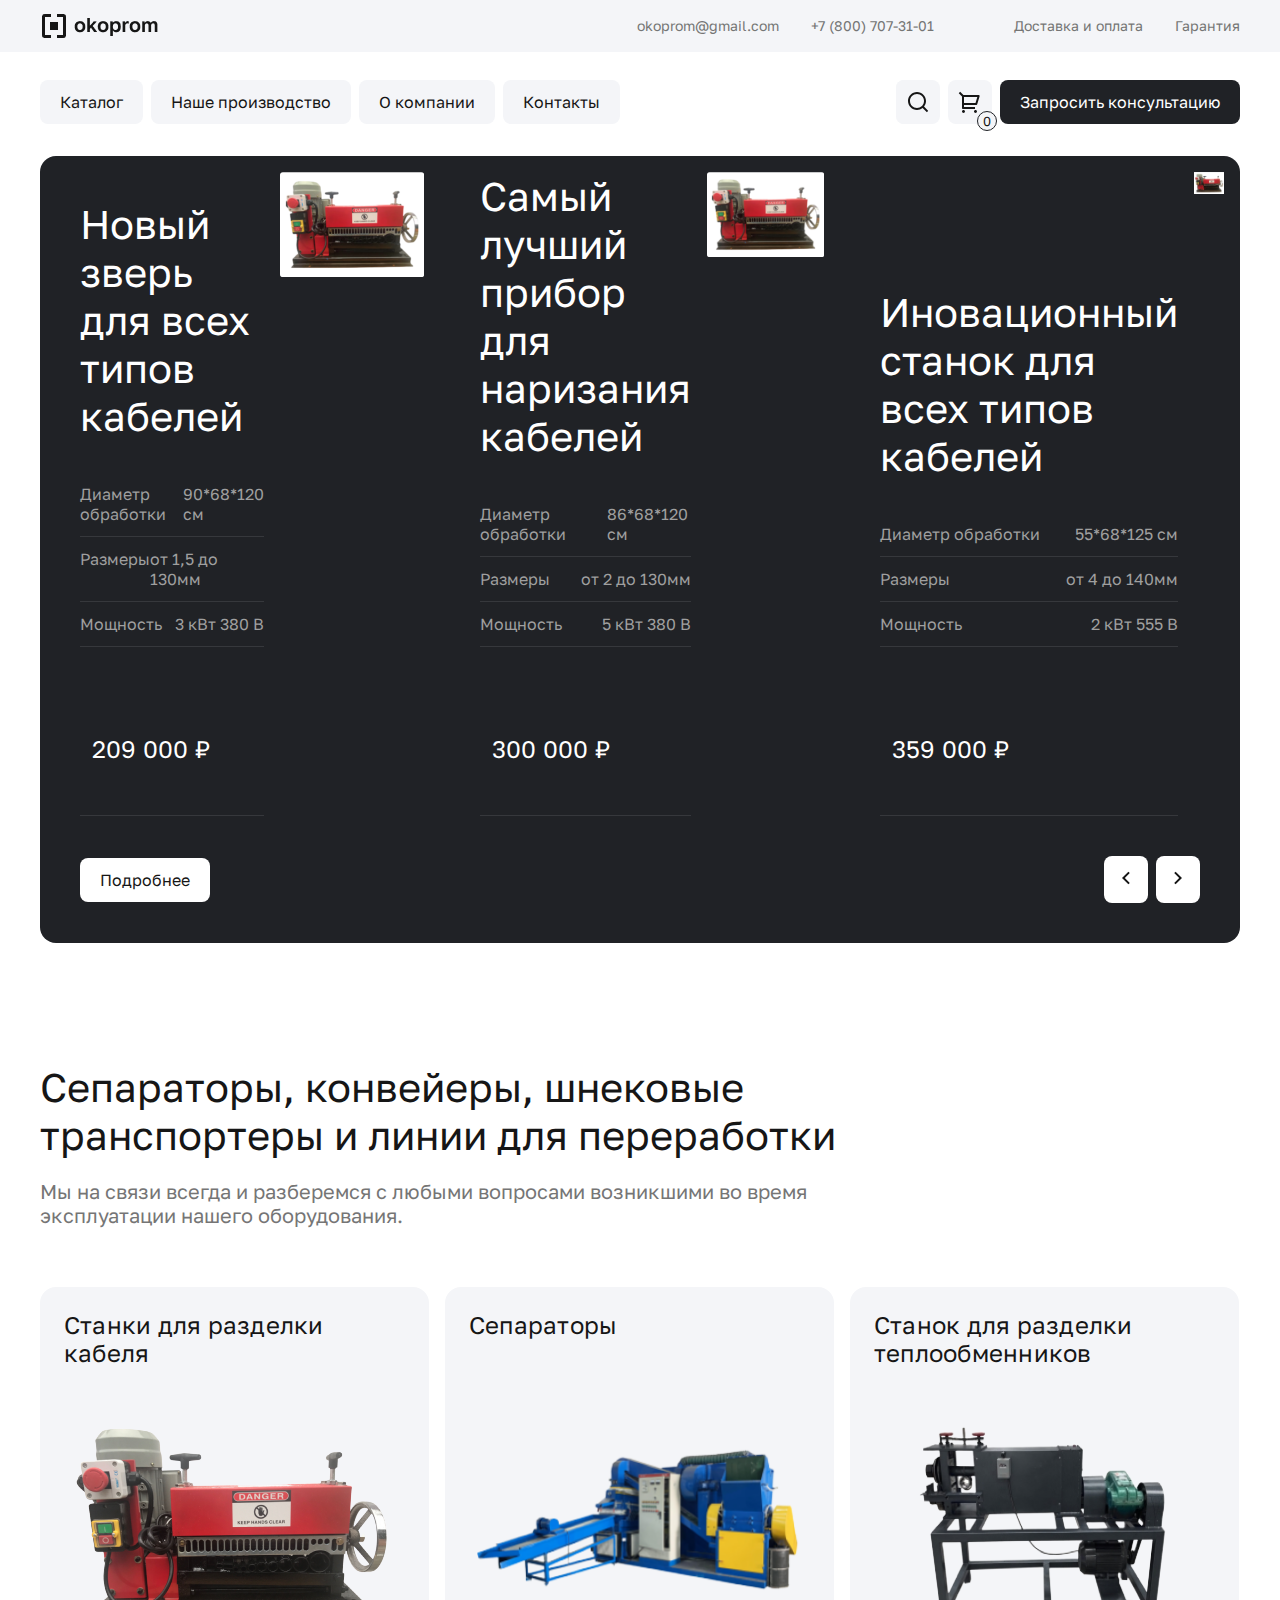
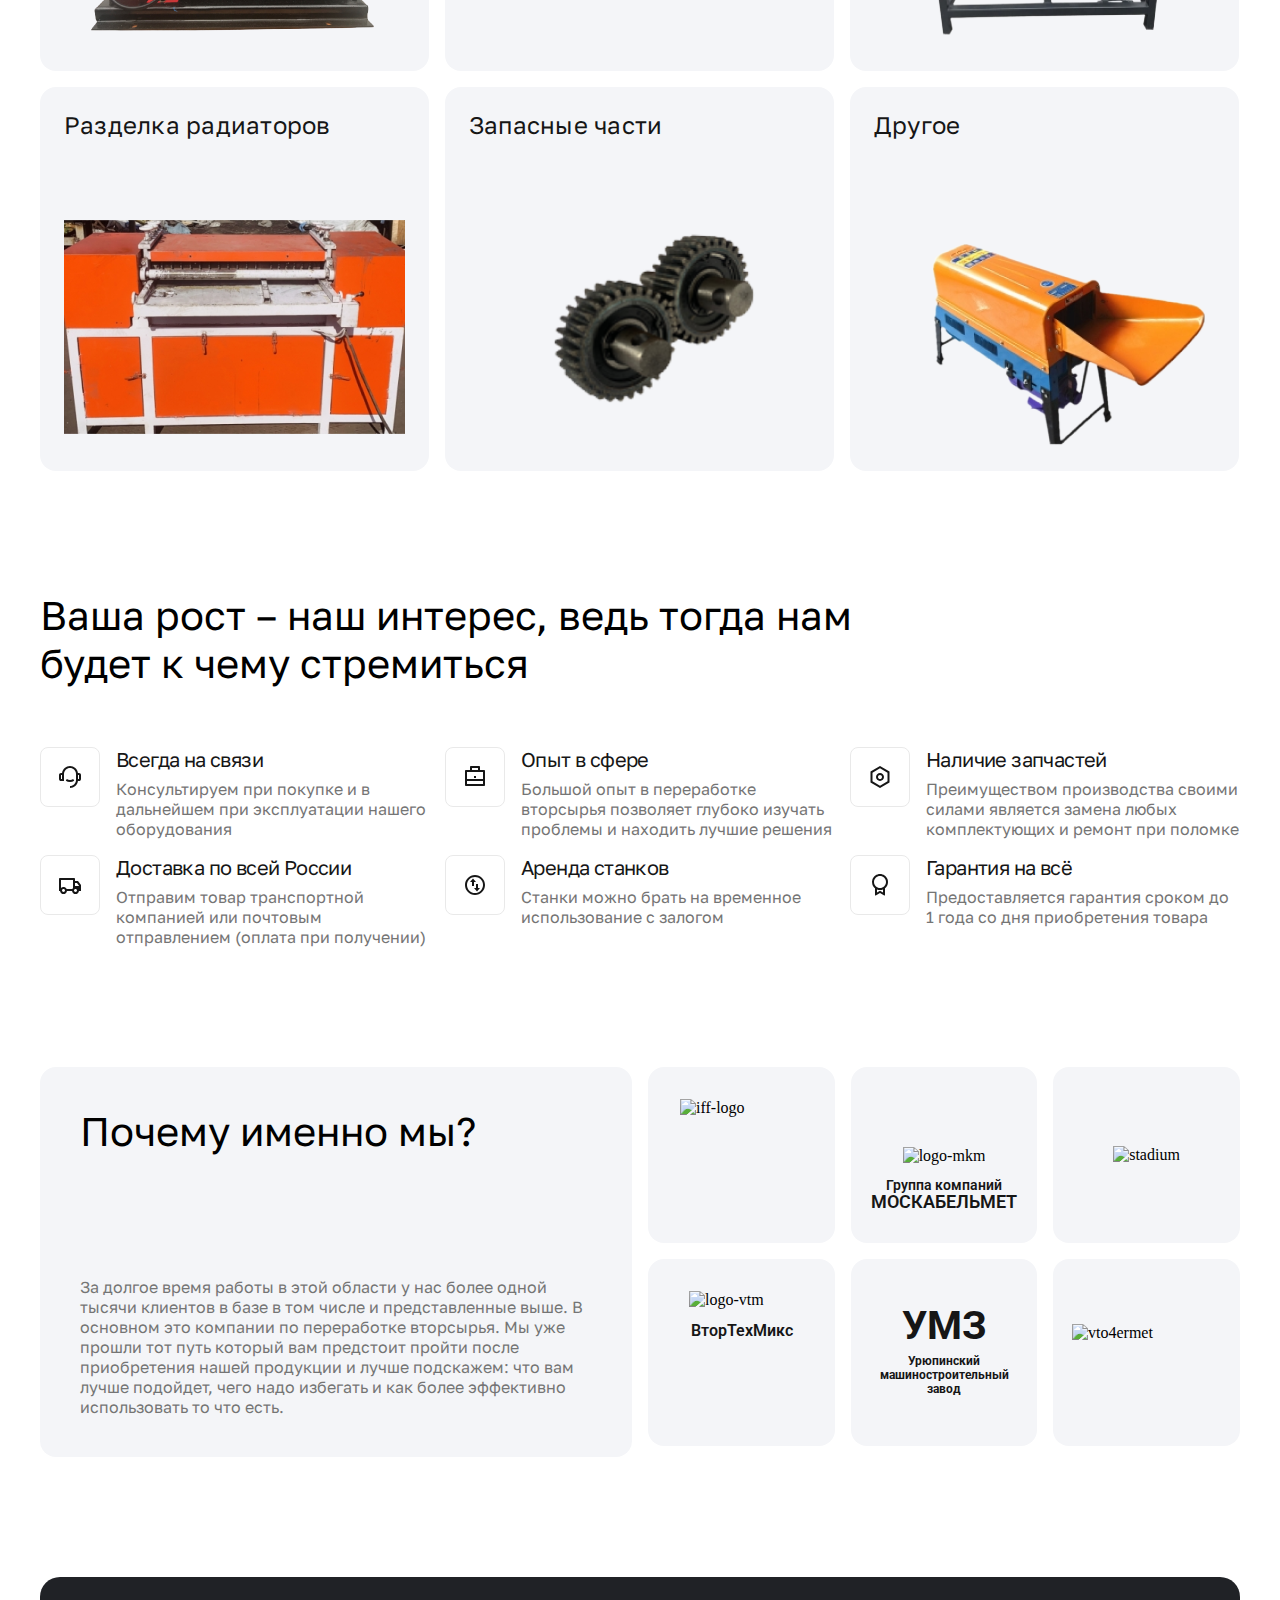
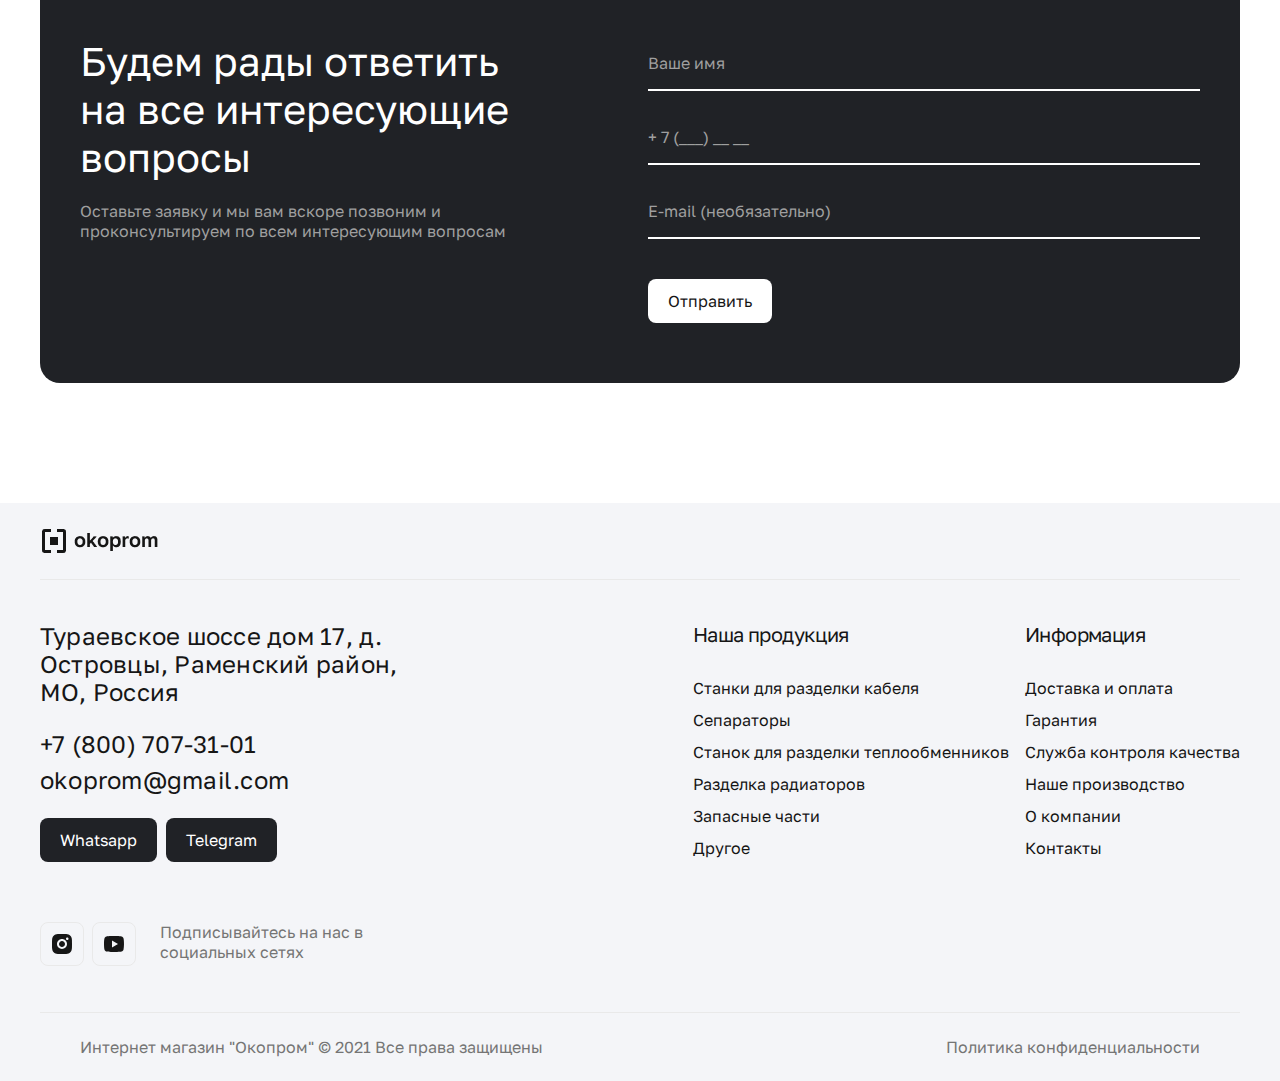
==== commit 39f081e0: "fix little bug" ====
--- a/index.html
+++ b/index.html
@@ -42,10 +42,10 @@
               <button><a href="#">Наше производство</a></button>
             </li>
             <li>
-              <button><a href="#">О компании</a></button>
-            </li>
-            <li>
-              <button><a href="#">Контакты</a></button>
+              <button><a href="./aboutCompany.html">О компании</a></button>
+            </li>
+            <li>
+              <button><a href="./contacts.html">Контакты</a></button>
             </li>
           </ul>
           <ul>
@@ -167,8 +167,8 @@
                 <ul>
                   <li class="page-list"><a href="./Catalog.html">Каталог</a></li>
                   <li class="page-list"><a href="#">Наше производство</a></li>
-                  <li class="page-list"><a href="#">О компании</a></li>
-                  <li class="page-list"><a href="#">Контакты</a></li>
+                  <li class="page-list"><a href="./aboutCompany.html">О компании</a></li>
+                  <li class="page-list"><a href="./contacts.html">Контакты</a></li>
                   <li class="page-list"><a href="#">Доставка и оплата</a></li>
                   <li class="page-list"><a href="#">Гарантия</a></li>
                  </ul>
--- a/styles/main.css
+++ b/styles/main.css
@@ -164,7 +164,7 @@
 header .header-bottom-block {
   display: flex;
   justify-content: space-between;
-  padding-inline: 40px;
+  margin-inline: 40px;
   margin-bottom: 32px;
 }
 
@@ -220,9 +220,9 @@
   margin: 10px;
 }
 .cart-search-btn .searching-input {
-    position: absolute;
-    right: 4px;
-    top:0px;
+  position: absolute;
+  right: 4px;
+  top: 0px;
 }
 
 .searching-input .input-for-seacrh {
@@ -516,7 +516,7 @@
   margin-bottom: 8px;
 }
 
-.left-block-with-info .social-media-btn {
+.social-media-btn {
   display: flex;
   gap: 9px;
   margin-bottom: 60px;
@@ -537,7 +537,7 @@
   cursor: pointer;
 }
 
-.left-block-with-info .subscribe-on-our-social {
+.subscribe-on-our-social {
   display: flex;
 }
 
@@ -689,23 +689,31 @@
   .header-bottom-block .ask-for-support {
     display: block;
   }
-}
-
-@media (max-width: 768px) {
-    .cart-search-btn .searching-input {
+  .section-4 .our-clients-container,
+  .why-chosing-us .our-clients-container {
+    flex-direction: column;
+    align-items: center;
+  }
+
+  .our-clients-container .our-clients-blocks {
+    justify-content: center;
+  }
+}
+@media (max-width: 900px) {
+  .cart-search-btn .searching-input {
     transform: translateX(40px);
-    position:unset;
+    position: unset;
   }
   .searching-input .input-for-seacrh {
-    padding:0;
+    padding: 0;
     padding-left: 10px;
     transform: translateX(-40px);
-  }     
+  }
   .searching-input .label-for-search {
     left: -20px;
   }
-  .cart-search-btn .search{
-    margin-left:0;
+  .cart-search-btn .search {
+    margin-left: 0;
   }
   .information ul {
     flex-direction: column;
@@ -718,6 +726,27 @@
     gap: 8px;
   }
 
+  .header-bottom-block ul.menu-list {
+    display: none;
+  }
+
+  .information ul.deliver-atc {
+    display: none;
+  }
+
+  header .header-bottom-block {
+    justify-content: space-between;
+    margin-inline: 16px;
+  }
+  .header-bottom-block .ask-for-support {
+    display: none;
+  }
+
+  .burger {
+    display: block;
+  }
+}
+@media (max-width: 768px) {
   footer .information-container {
     flex-direction: column;
     row-gap: 62px;
@@ -733,6 +762,9 @@
 
   .form .send-message-container {
     flex-direction: column;
+    padding-inline: 16px;
+  }
+  .our-clients-container .why-we {
     padding-inline: 16px;
   }
 }
@@ -753,26 +785,6 @@
     font-weight: 400;
     line-height: 16px;
   }
-
-  .header-bottom-block ul.menu-list {
-    display: none;
-  }
-
-  .information ul.deliver-atc {
-    display: none;
-  }
-
-  header .header-bottom-block {
-    justify-content: space-between;
-    padding-inline: 16px;
-  }
-  .header-bottom-block .ask-for-support {
-    display: none;
-  }
-
-  .burger {
-    display: block;
-  }
 }
 
 @media (max-width: 500px) {
@@ -808,3 +820,78 @@
     gap: 8px;
   }
 }
+@media (max-width: 500px) {
+  .our-clients-container .our-clients-blocks {
+    gap: 9px;
+  }
+
+  .our-clients-blocks .our-client-block {
+    max-width: 90px;
+    max-height: 82px;
+  }
+
+  .our-clients-blocks .our-client-block.iff {
+    padding-inline: 14px;
+    padding-block: 18px;
+  }
+
+  .our-client-block.iff img {
+    max-width: 45px;
+    margin: auto;
+  }
+
+  .our-client-block.withtxt {
+    padding-block: 14px;
+  }
+
+  .our-client-block.withtxt img {
+    max-width: 38px;
+    margin-bottom: 6px;
+  }
+
+  .our-client-block.withtxt .company-group {
+    font-size: 6px;
+    line-height: 6px;
+  }
+
+  .our-client-block.withtxt .company-name {
+    font-size: 8px;
+    line-height: 8px;
+  }
+
+  .our-client-block.stadium img {
+    padding: 10px;
+  }
+
+  .our-client-block.vtm {
+    padding: 14px;
+  }
+
+  .our-client-block.vtm img {
+    max-width: 42px;
+    margin: auto;
+  }
+
+  .our-client-block.vtm .company-name {
+    font-size: 7px;
+    line-height: 8px;
+  }
+
+  .our-client-block.onlytxt {
+    padding-inline: 11px;
+  }
+
+  .our-client-block.onlytxt .company-name {
+    font-size: 20px;
+    line-height: 20px;
+  }
+
+  .our-client-block.onlytxt .company-discription {
+    font-size: 6px;
+    line-height: 6px;
+  }
+
+  .our-client-block.vtor4ment {
+    padding-block: 28px;
+  }
+}
--- a/styles/style.css
+++ b/styles/style.css
@@ -117,6 +117,7 @@
 /* section 2 start */
 .section-2 {
     padding-inline: 40px;
+    margin-bottom: 120px;
 }
 
 .section-2 .text-top {
@@ -176,4 +177,203 @@
     text-align: left;
 }
 
-/* section 2 end */+/* section 2 end */
+/* section 3 start */
+.section-3 {
+    padding-inline: 40px;
+    margin-bottom: 120px;
+}
+
+.section-3 .main-text {
+    max-width: 852px;
+    margin-right: auto;
+    margin-bottom: 60px;
+}
+
+
+
+/* section 3 end */
+/* section 4 start */
+.section-4 {
+    padding-inline: 40px;
+    margin-bottom: 120px;
+}
+
+.section-4 .our-clients-container {
+    display: flex;
+    gap: 16px;
+}
+
+.our-clients-container .why-we {
+    max-width: 592px;
+    min-height: 390px;
+    width: 100%;
+    border-radius: 16px;
+    background-color: var(--background-gray);
+    padding: 40px;
+    display: flex;
+    flex-direction: column;
+    justify-content: space-between;
+}
+
+.why-we .discription {
+    color: var(--text-gray-light-bg);
+
+    font-family: var(--font-Golos);
+    font-size: 16px;
+    font-style: normal;
+    font-weight: 400;
+    line-height: 20px;
+}
+
+.our-clients-container .our-clients-blocks {
+    display: flex;
+    flex-wrap: wrap;
+    gap: 16px;
+}
+
+.our-clients-blocks .our-client-block {
+    max-width: 187px;
+    width: 100%;
+    max-height: 187px;
+    border-radius: 16px;
+    padding: 32px;
+    background-color: var(--background-gray);
+}
+
+.our-client-block.withtxt {
+    padding-inline: 0px;
+    display: flex;
+    flex-direction: column;
+    max-width: 186px;
+}
+
+.our-client-block.withtxt img {
+    max-width: 89px;
+    margin: auto;
+    margin-bottom: 12px;
+}
+
+.our-client-block.withtxt .company-group {
+    color: var(--text-black);
+    text-align: center;
+    font-family: var(--font-Roboto);
+    font-size: 14px;
+    font-style: normal;
+    font-weight: 600;
+    line-height: 16px;
+}
+
+.our-client-block.withtxt .company-name {
+    color: var(--text-black);
+    text-align: center;
+    font-family: var(--font-Roboto);
+    font-size: 18px;
+    font-style: normal;
+    font-weight: 600;
+    line-height: 18px;
+}
+
+.our-client-block.stadium {
+    padding: 0px;
+    display: flex;
+}
+
+.our-client-block.stadium img {
+    margin: auto;
+}
+
+.our-client-block.vtm {
+    padding-inline: 41px;
+}
+
+.our-client-block.vtm img {
+    margin-bottom: 12px;
+}
+
+.our-client-block.vtm .company-name {
+    color: var(--text-black);
+    text-align: center;
+    font-family: var(--font-Roboto);
+    font-size: 16px;
+    font-style: normal;
+    font-weight: 600;
+    line-height: 20px;
+}
+
+.our-client-block.onlytxt {
+    padding-inline: 29px;
+    display: flex;
+    flex-direction: column;
+    gap: 12px;
+    justify-content: center;
+    max-width: 186px;
+}
+
+.our-client-block.onlytxt .company-name {
+    color: var(--text-black);
+    text-align: center;
+    font-family: var(--font-Roboto);
+    font-size: 40px;
+    font-style: normal;
+    font-weight: 700;
+    line-height: 32px;
+}
+
+.our-client-block.onlytxt .company-discription {
+    color: var(--text-black);
+    text-align: center;
+    font-family: var(--font-Roboto);
+    font-size: 12px;
+    font-style: normal;
+    font-weight: 700;
+    line-height: 14px;
+}
+
+.our-client-block.vtor4ment {
+    padding-block: 65px 64px;
+    padding-inline: 19px 18px
+}
+
+/* section 4 end */
+@media(max-width:1024px) {
+    .glide__slide {
+        align-items: center;
+    }
+}
+
+@media(max-width:768px) {
+    .glide__slide {
+        flex-direction: column-reverse;
+    }
+
+    .product-types-container .product-types-wrap {
+        flex-wrap: wrap;
+        justify-content: center;
+    }
+}
+
+@media(max-width:700px) {
+    .glide__slide {
+        padding-inline: 12px !important;
+    }
+
+    .glide .more-and-arrows-btn {
+        padding-inline: 12px;
+    }
+}
+
+@media(max-width:500px) {
+
+    .section-1,
+    .section-2,
+    .section-3,
+    .section-4 {
+        padding-inline: 16px !important;
+    }
+
+    .product-types-wrap .product-card {
+        max-width: unset !important;
+        width: 100%;
+    }
+}